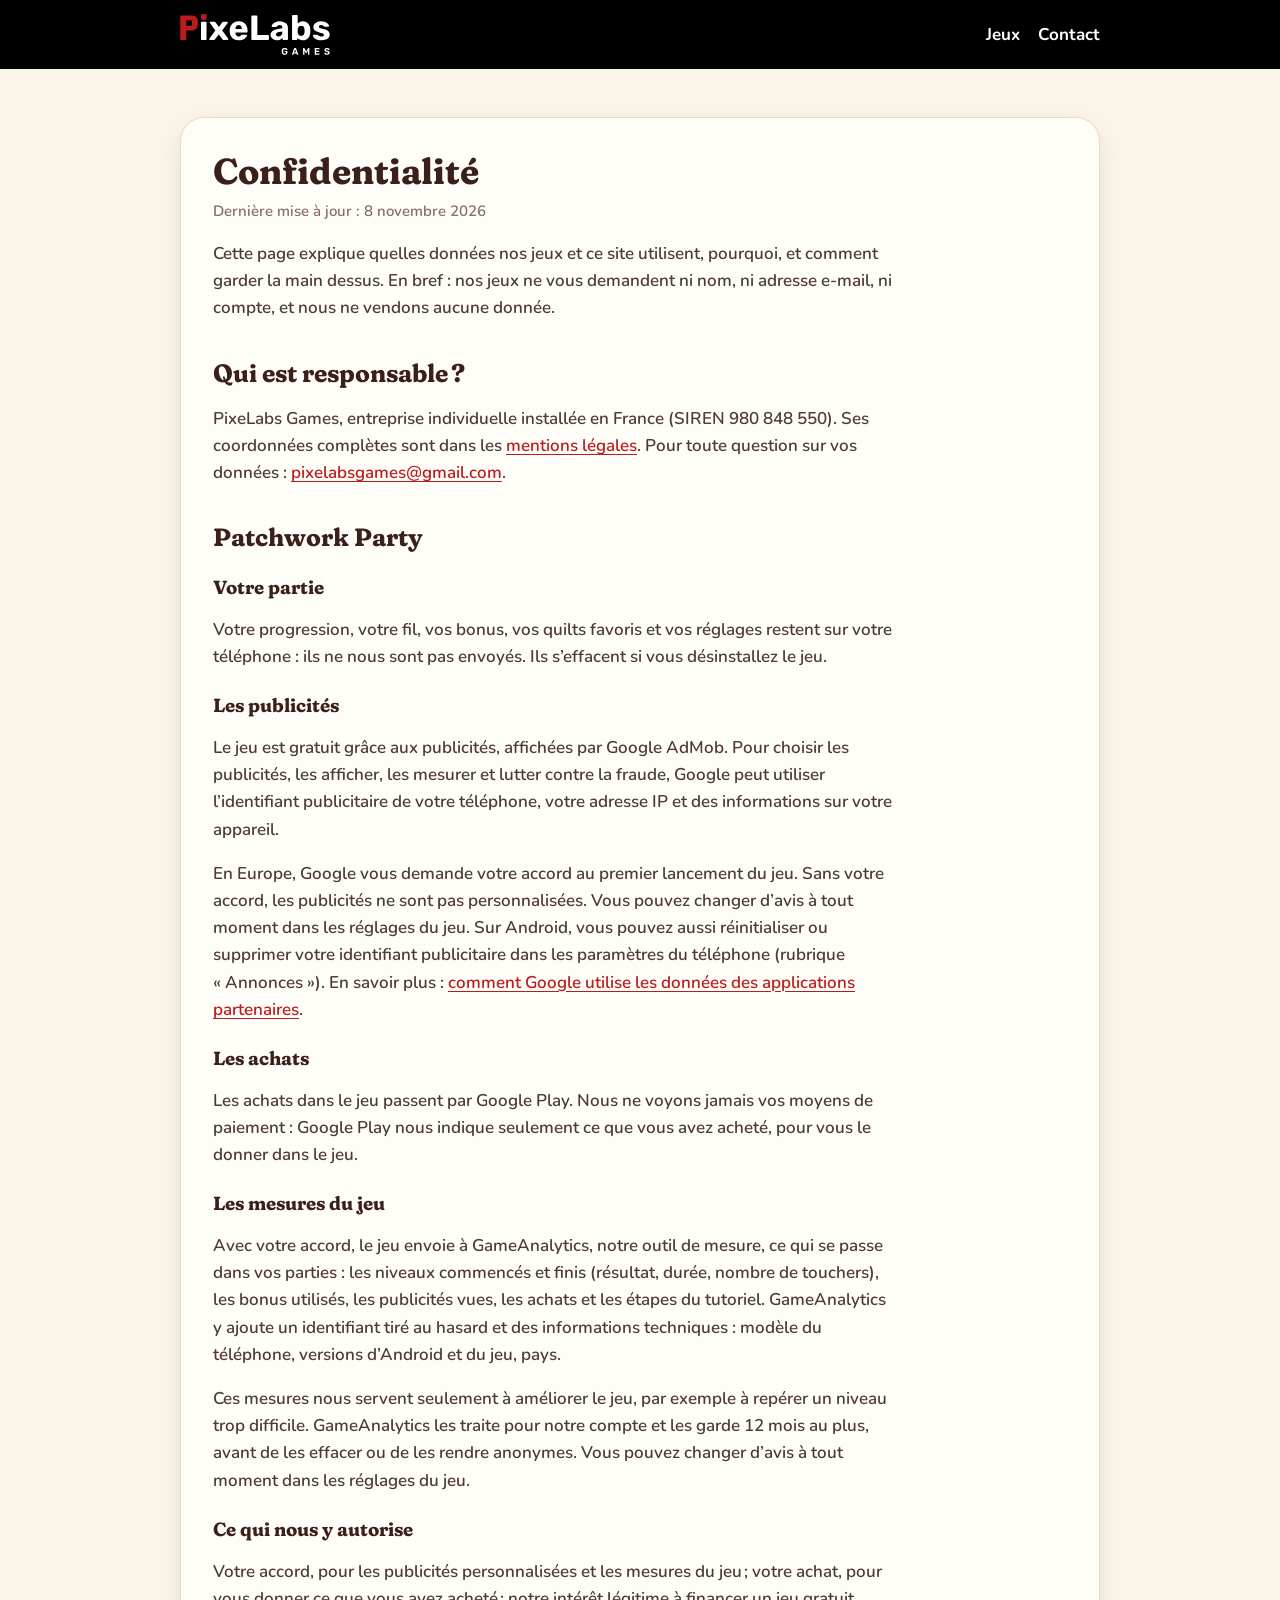
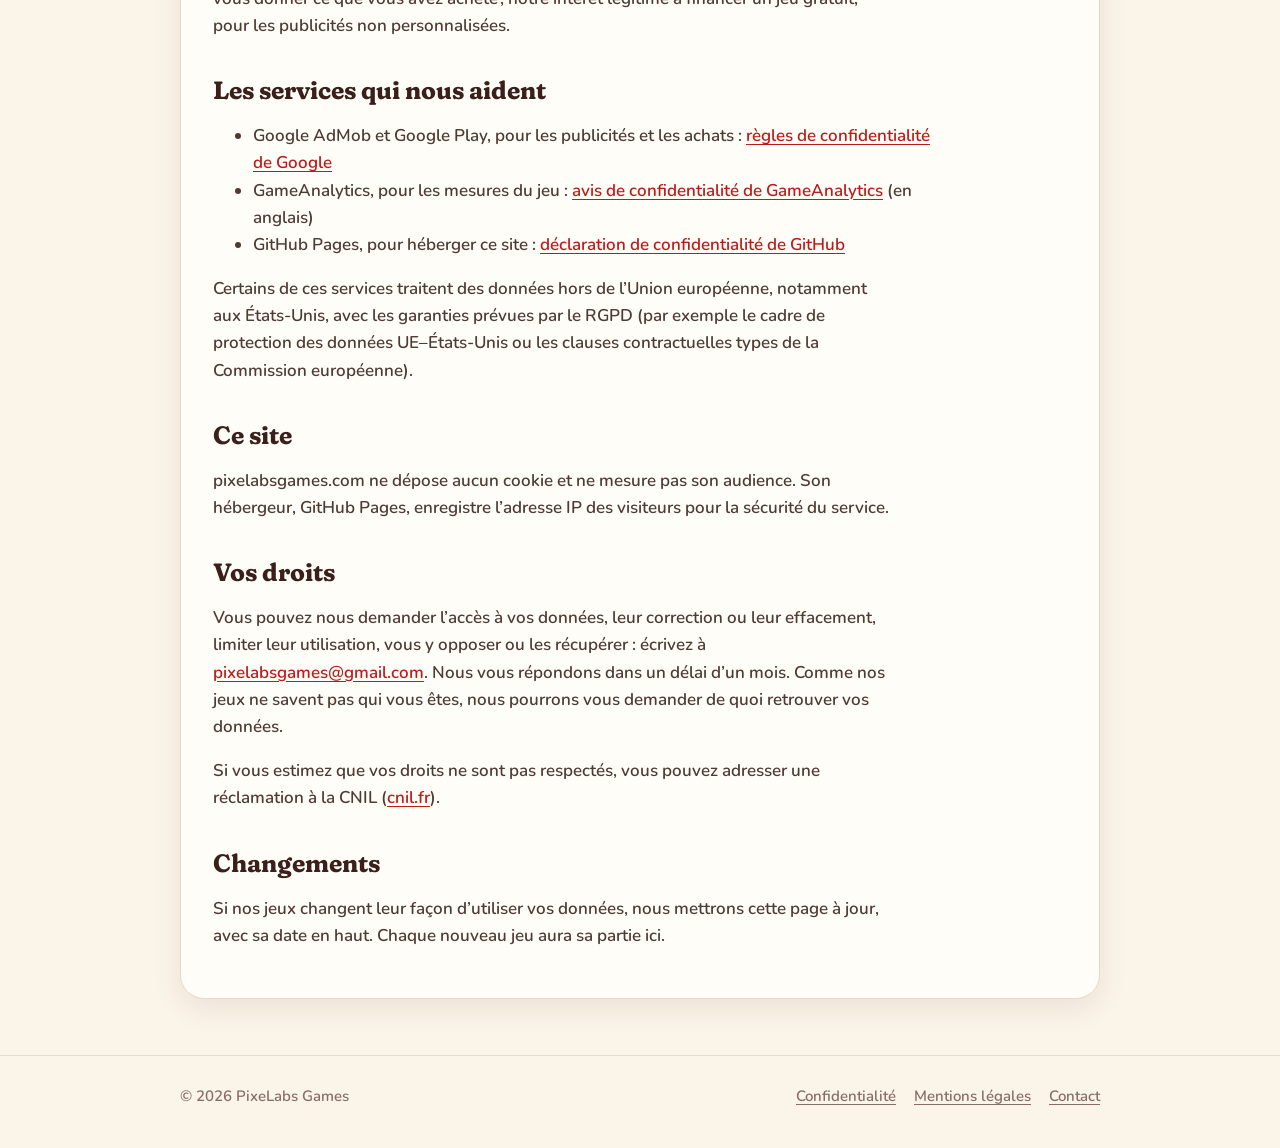
==== confidentialite/index.html @ aed019e2 "Ajouter le code de vérification de Google sur le site Google Search Console demande cette balise pou" ====
<!doctype html>
<html lang="fr">
<head>
<meta charset="utf-8">
<meta name="viewport" content="width=device-width, initial-scale=1">
<meta name="google-site-verification" content="EtgO-DcAnUsG1TkhKSnFoyWvyYeUSG1Pjj3nf491kFU">
<title>Confidentialité · PixeLabs Games</title>
<meta name="description" content="Les données utilisées par les jeux de PixeLabs Games et par ce site, et vos droits.">
<link rel="canonical" href="https://pixelabsgames.com/confidentialite/">
<meta property="og:type" content="website">
<meta property="og:site_name" content="PixeLabs Games">
<meta property="og:locale" content="fr_FR">
<meta property="og:title" content="Confidentialité · PixeLabs Games">
<meta property="og:description" content="Les données utilisées par les jeux de PixeLabs Games et par ce site, et vos droits.">
<meta property="og:url" content="https://pixelabsgames.com/confidentialite/">
<meta property="og:image" content="https://pixelabsgames.com/assets/og.png">
<meta name="twitter:card" content="summary_large_image">
<meta name="theme-color" content="#000000">
<link rel="icon" href="/assets/favicon-32.png" sizes="32x32" type="image/png">
<link rel="apple-touch-icon" href="/assets/icon-180.png">
<link rel="preload" href="/assets/fonts/Nunito-SemiBold.woff2" as="font" type="font/woff2" crossorigin>
<link rel="preload" href="/assets/fonts/Fraunces-Bold.woff2" as="font" type="font/woff2" crossorigin>
<link rel="stylesheet" href="/assets/style.css">
</head>
<body>
<header class="band">
  <div class="top">
    <a href="/" aria-label="Accueil"><img src="/assets/pixelabs.svg" alt="PixeLabs Games" width="614" height="167"></a>
    <nav aria-label="Menu"><a href="/#jeux">Jeux</a><a href="/#contact">Contact</a></nav>
  </div>
</header>
<main class="wrap">
  <article class="card doc">
    <h1>Confidentialité</h1>
    <p class="updated">Dernière mise à jour : 8 novembre 2026</p>
    <p>Cette page explique quelles données nos jeux et ce site utilisent, pourquoi, et comment garder la main dessus. En bref : nos jeux ne vous demandent ni nom, ni adresse e-mail, ni compte, et nous ne vendons aucune donnée.</p>

    <h2>Qui est responsable ?</h2>
    <p>PixeLabs Games, entreprise individuelle installée en France (SIREN 980 848 550). Ses coordonnées complètes sont dans les <a href="/mentions-legales/">mentions légales</a>. Pour toute question sur vos données : <a href="mailto:pixelabsgames@gmail.com">pixelabsgames@gmail.com</a>.</p>

    <h2 id="patchwork-party">Patchwork Party</h2>
    <h3>Votre partie</h3>
    <p>Votre progression, votre fil, vos bonus, vos quilts favoris et vos réglages restent sur votre téléphone : ils ne nous sont pas envoyés. Ils s’effacent si vous désinstallez le jeu.</p>
    <h3>Les publicités</h3>
    <p>Le jeu est gratuit grâce aux publicités, affichées par Google AdMob. Pour choisir les publicités, les afficher, les mesurer et lutter contre la fraude, Google peut utiliser l’identifiant publicitaire de votre téléphone, votre adresse IP et des informations sur votre appareil.</p>
    <p>En Europe, Google vous demande votre accord au premier lancement du jeu. Sans votre accord, les publicités ne sont pas personnalisées. Vous pouvez changer d’avis à tout moment dans les réglages du jeu. Sur Android, vous pouvez aussi réinitialiser ou supprimer votre identifiant publicitaire dans les paramètres du téléphone (rubrique « Annonces »). En savoir plus : <a href="https://policies.google.com/technologies/partner-sites?hl=fr">comment Google utilise les données des applications partenaires</a>.</p>
    <h3>Les achats</h3>
    <p>Les achats dans le jeu passent par Google Play. Nous ne voyons jamais vos moyens de paiement : Google Play nous indique seulement ce que vous avez acheté, pour vous le donner dans le jeu.</p>
    <h3>Les mesures du jeu</h3>
    <p>Avec votre accord, le jeu envoie à GameAnalytics, notre outil de mesure, ce qui se passe dans vos parties : les niveaux commencés et finis (résultat, durée, nombre de touchers), les bonus utilisés, les publicités vues, les achats et les étapes du tutoriel. GameAnalytics y ajoute un identifiant tiré au hasard et des informations techniques : modèle du téléphone, versions d’Android et du jeu, pays.</p>
    <p>Ces mesures nous servent seulement à améliorer le jeu, par exemple à repérer un niveau trop difficile. GameAnalytics les traite pour notre compte et les garde 12 mois au plus, avant de les effacer ou de les rendre anonymes. Vous pouvez changer d’avis à tout moment dans les réglages du jeu.</p>
    <h3>Ce qui nous y autorise</h3>
    <p>Votre accord, pour les publicités personnalisées et les mesures du jeu ; votre achat, pour vous donner ce que vous avez acheté ; notre intérêt légitime à financer un jeu gratuit, pour les publicités non personnalisées.</p>

    <h2>Les services qui nous aident</h2>
    <ul>
      <li>Google AdMob et Google Play, pour les publicités et les achats : <a href="https://policies.google.com/privacy?hl=fr">règles de confidentialité de Google</a></li>
      <li>GameAnalytics, pour les mesures du jeu : <a href="https://www.gameanalytics.com/trust/privacy-notice">avis de confidentialité de GameAnalytics</a> (en anglais)</li>
      <li>GitHub Pages, pour héberger ce site : <a href="https://docs.github.com/fr/site-policy/privacy-policies/github-general-privacy-statement">déclaration de confidentialité de GitHub</a></li>
    </ul>
    <p>Certains de ces services traitent des données hors de l’Union européenne, notamment aux États-Unis, avec les garanties prévues par le RGPD (par exemple le cadre de protection des données UE–États-Unis ou les clauses contractuelles types de la Commission européenne).</p>

    <h2>Ce site</h2>
    <p>pixelabsgames.com ne dépose aucun cookie et ne mesure pas son audience. Son hébergeur, GitHub Pages, enregistre l’adresse IP des visiteurs pour la sécurité du service.</p>

    <h2>Vos droits</h2>
    <p>Vous pouvez nous demander l’accès à vos données, leur correction ou leur effacement, limiter leur utilisation, vous y opposer ou les récupérer : écrivez à <a href="mailto:pixelabsgames@gmail.com">pixelabsgames@gmail.com</a>. Nous vous répondons dans un délai d’un mois. Comme nos jeux ne savent pas qui vous êtes, nous pourrons vous demander de quoi retrouver vos données.</p>
    <p>Si vous estimez que vos droits ne sont pas respectés, vous pouvez adresser une réclamation à la CNIL (<a href="https://www.cnil.fr/fr/adresser-une-plainte">cnil.fr</a>).</p>

    <h2>Changements</h2>
    <p>Si nos jeux changent leur façon d’utiliser vos données, nous mettrons cette page à jour, avec sa date en haut. Chaque nouveau jeu aura sa partie ici.</p>
  </article>
</main>
<footer>
  <div class="wrap">
    <p>© 2026 PixeLabs Games</p>
    <nav aria-label="Informations"><a href="/confidentialite/">Confidentialité</a><a href="/mentions-legales/">Mentions légales</a><a href="mailto:pixelabsgames@gmail.com">Contact</a></nav>
  </div>
</footer>
</body>
</html>
---- assets/style.css ----
@font-face { font-family: "Fraunces"; src: url("/assets/fonts/Fraunces-Bold.woff2") format("woff2"); font-weight: 700; font-display: swap; }
@font-face { font-family: "Nunito"; src: url("/assets/fonts/Nunito-SemiBold.woff2") format("woff2"); font-weight: 600; font-display: swap; }
@font-face { font-family: "Nunito"; src: url("/assets/fonts/Nunito-Bold.woff2") format("woff2"); font-weight: 700; font-display: swap; }

:root {
  --red: #ba1c1b;
  --red-dark: #470b0a;
  --cream: #fbf4e8;
  --paper: #fffdf8;
  --ink: #3a1f1a;
  --text: #4f3a34;
  --muted: #876d66;
  --line: #ead9c4;
}

* { box-sizing: border-box; }
html { -webkit-text-size-adjust: 100%; }
body { margin: 0; background: var(--cream); color: var(--text); font: 600 17px/1.6 "Nunito", system-ui, sans-serif; }
a { color: var(--red); text-underline-offset: 3px; }
a:focus-visible { outline: 3px solid #f2bf3a; outline-offset: 2px; border-radius: 6px; }
h1, h2, h3 { font-family: "Fraunces", Georgia, serif; font-weight: 700; color: var(--ink); line-height: 1.2; }
img { max-width: 100%; height: auto; }
.wrap { max-width: 960px; margin: 0 auto; padding: 0 20px; }

/* Le bandeau noir du studio, comme l'ouverture de ses jeux et ses photos de profil : le logo y a son P rouge */
.band { background: #000; color: #fff; }
.hero { text-align: center; padding: 76px 20px 64px; }
.hero h1 { margin: 0; }
.hero img { width: min(520px, 76vw); display: block; margin: 0 auto; }
.hero p { margin: 26px 0 0; font-weight: 700; letter-spacing: .05em; color: #d9d0c8; }
.top { display: flex; align-items: center; justify-content: space-between; gap: 16px; max-width: 960px; margin: 0 auto; padding: 14px 20px; }
.top img { width: 150px; display: block; }
.top nav a { color: #fff; text-decoration: none; font-weight: 700; margin-left: 18px; }
.top nav a:hover { text-decoration: underline; }

main.wrap { padding-top: 48px; padding-bottom: 16px; }
section { margin-bottom: 52px; }
h2 { font-size: 30px; margin: 0 0 18px; }

.card { background: var(--paper); border: 1px solid var(--line); border-radius: 24px; box-shadow: 0 10px 30px rgba(71, 11, 10, .08); }
.game { display: grid; grid-template-columns: 220px 1fr; gap: 28px; align-items: center; padding: 24px; }
.game img, .shot img { display: block; border-radius: 18px; box-shadow: 0 8px 20px rgba(0, 0, 0, .18); }
.game h3 { font-size: 28px; margin: 0 0 8px; }
.game p { margin: 0 0 20px; }
.badge { display: inline-block; font-size: 14px; font-weight: 700; color: var(--red); border: 2px solid var(--red); border-radius: 999px; padding: 2px 12px; margin-bottom: 12px; }
.button { display: inline-block; background: var(--red); color: #fff; text-decoration: none; font-weight: 700; padding: 12px 22px; border-radius: 999px; box-shadow: 0 4px 0 var(--red-dark); }
.button:hover { background: #a51817; }

.links { display: flex; flex-wrap: wrap; gap: 12px; margin: 0; padding: 0; list-style: none; }
.links a { display: block; background: var(--paper); border: 1px solid var(--line); border-radius: 999px; padding: 10px 20px; color: var(--ink); text-decoration: none; font-weight: 700; }
.links a:hover { border-color: var(--red); color: var(--red); }

/* La page d'un jeu */
.split { display: grid; grid-template-columns: 1fr 260px; gap: 40px; align-items: start; }
.split h1 { font-size: 44px; margin: 0 0 12px; }
.lead { font-size: 21px; color: var(--ink); }
.features { padding-left: 22px; }
.features li { margin-bottom: 8px; }
.shot { margin: 0; }
.shot figcaption { text-wrap: balance; }
.shot figcaption { margin-top: 10px; font-size: 14px; color: var(--muted); text-align: center; }

/* Les pages de textes : confidentialité, mentions légales */
.doc { padding: 32px; margin-bottom: 40px; }
.doc h1 { font-size: 36px; margin: 0 0 6px; }
.doc h2 { font-size: 25px; margin: 36px 0 10px; }
.doc h3 { font-size: 19px; margin: 24px 0 6px; }
.doc p, .doc li { max-width: 68ch; }
.updated { color: var(--muted); font-size: 15px; margin-top: 0; }
mark { background: #fde68a; color: var(--ink); padding: 0 4px; border-radius: 4px; }

footer { border-top: 1px solid var(--line); padding: 28px 0 40px; font-size: 15px; color: var(--muted); }
footer .wrap { display: flex; flex-wrap: wrap; justify-content: space-between; gap: 12px 24px; }
footer nav { display: flex; flex-wrap: wrap; gap: 6px 18px; }
footer a { color: var(--muted); }
footer p { margin: 0; }

@media (max-width: 700px) {
  body { font-size: 16px; }
  .wrap { padding: 0 16px; }
  .hero { padding: 54px 16px 44px; }
  main.wrap { padding-top: 32px; }
  h2 { font-size: 26px; }
  .game { grid-template-columns: 1fr; gap: 20px; padding: 18px; }
  .game img { max-width: 260px; margin: 0 auto; }
  .split { grid-template-columns: 1fr; gap: 24px; }
  .split h1 { font-size: 36px; }
  .shot { max-width: 280px; margin: 0 auto; }
  .doc { padding: 22px 18px; }
  .doc h1 { font-size: 30px; }
  .top { padding: 12px 16px; }
  .top img { width: 120px; }
  .top nav a { margin-left: 14px; font-size: 15px; }
}
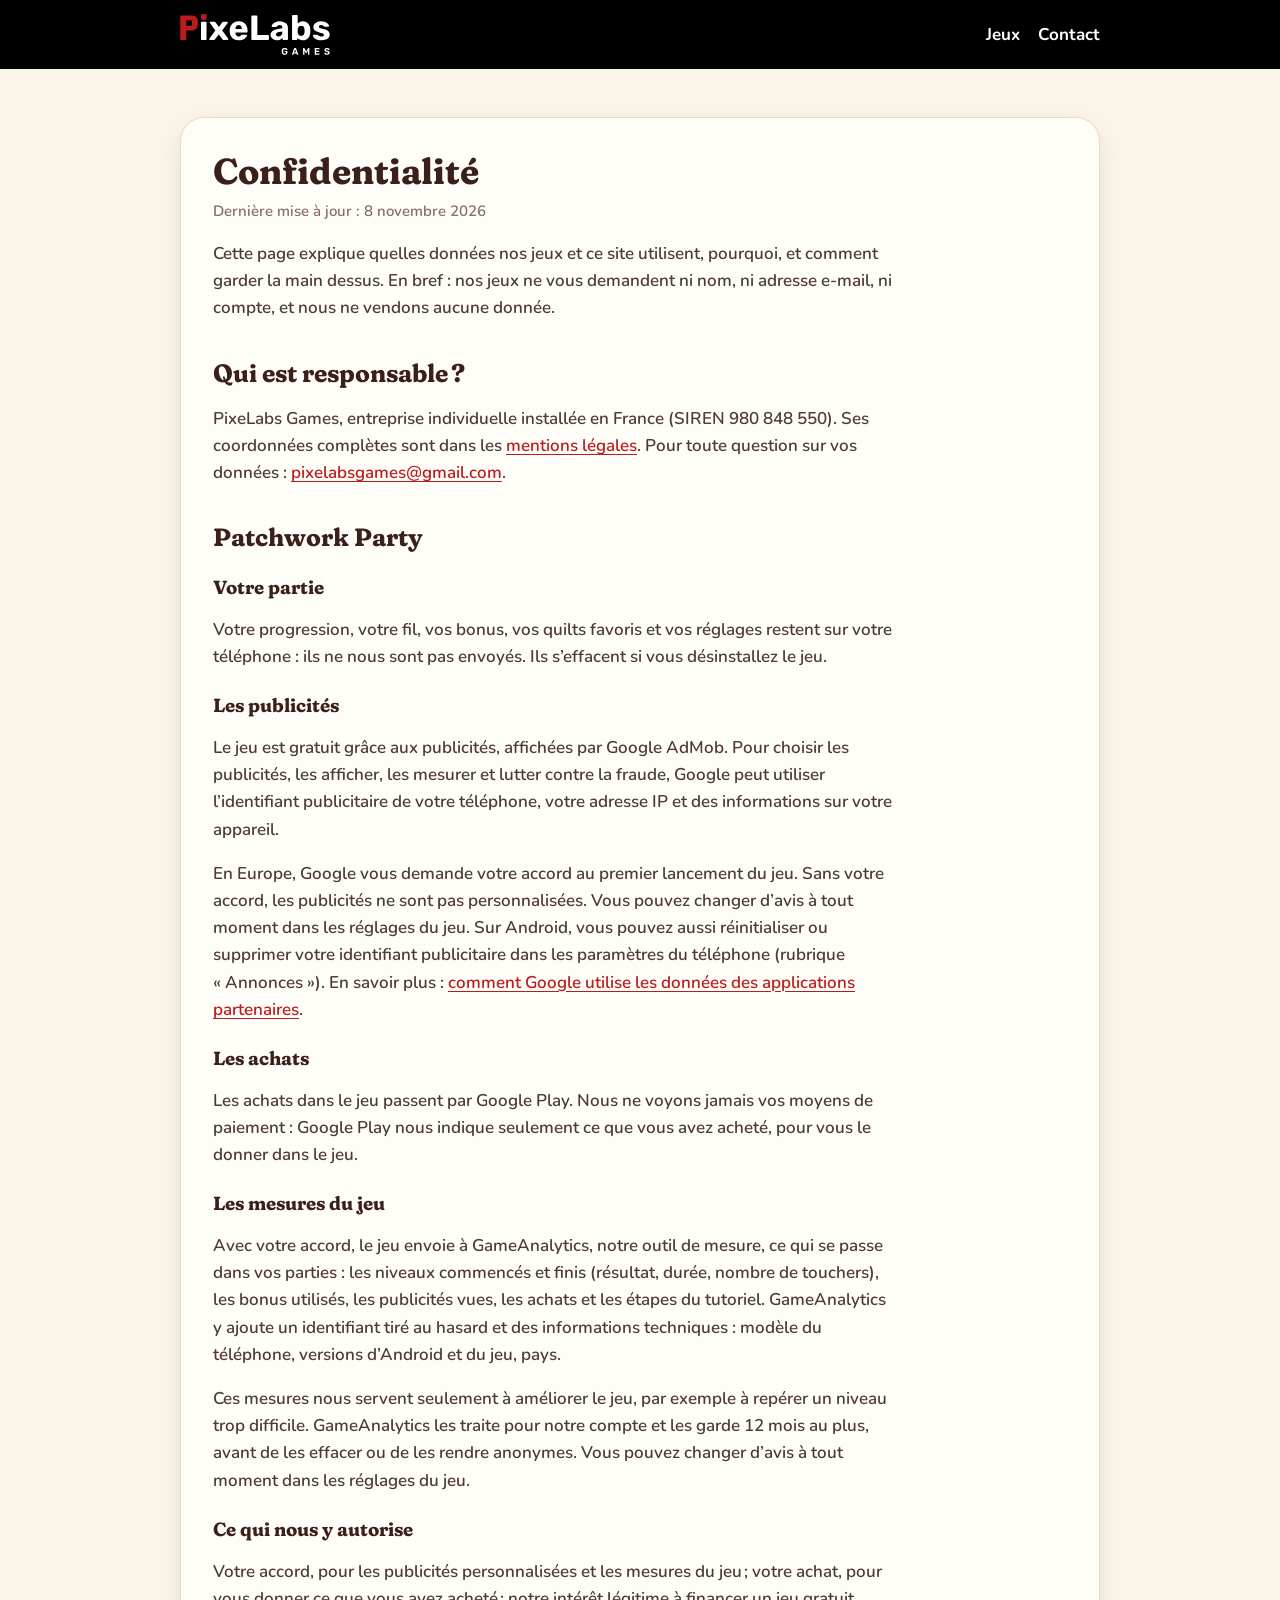
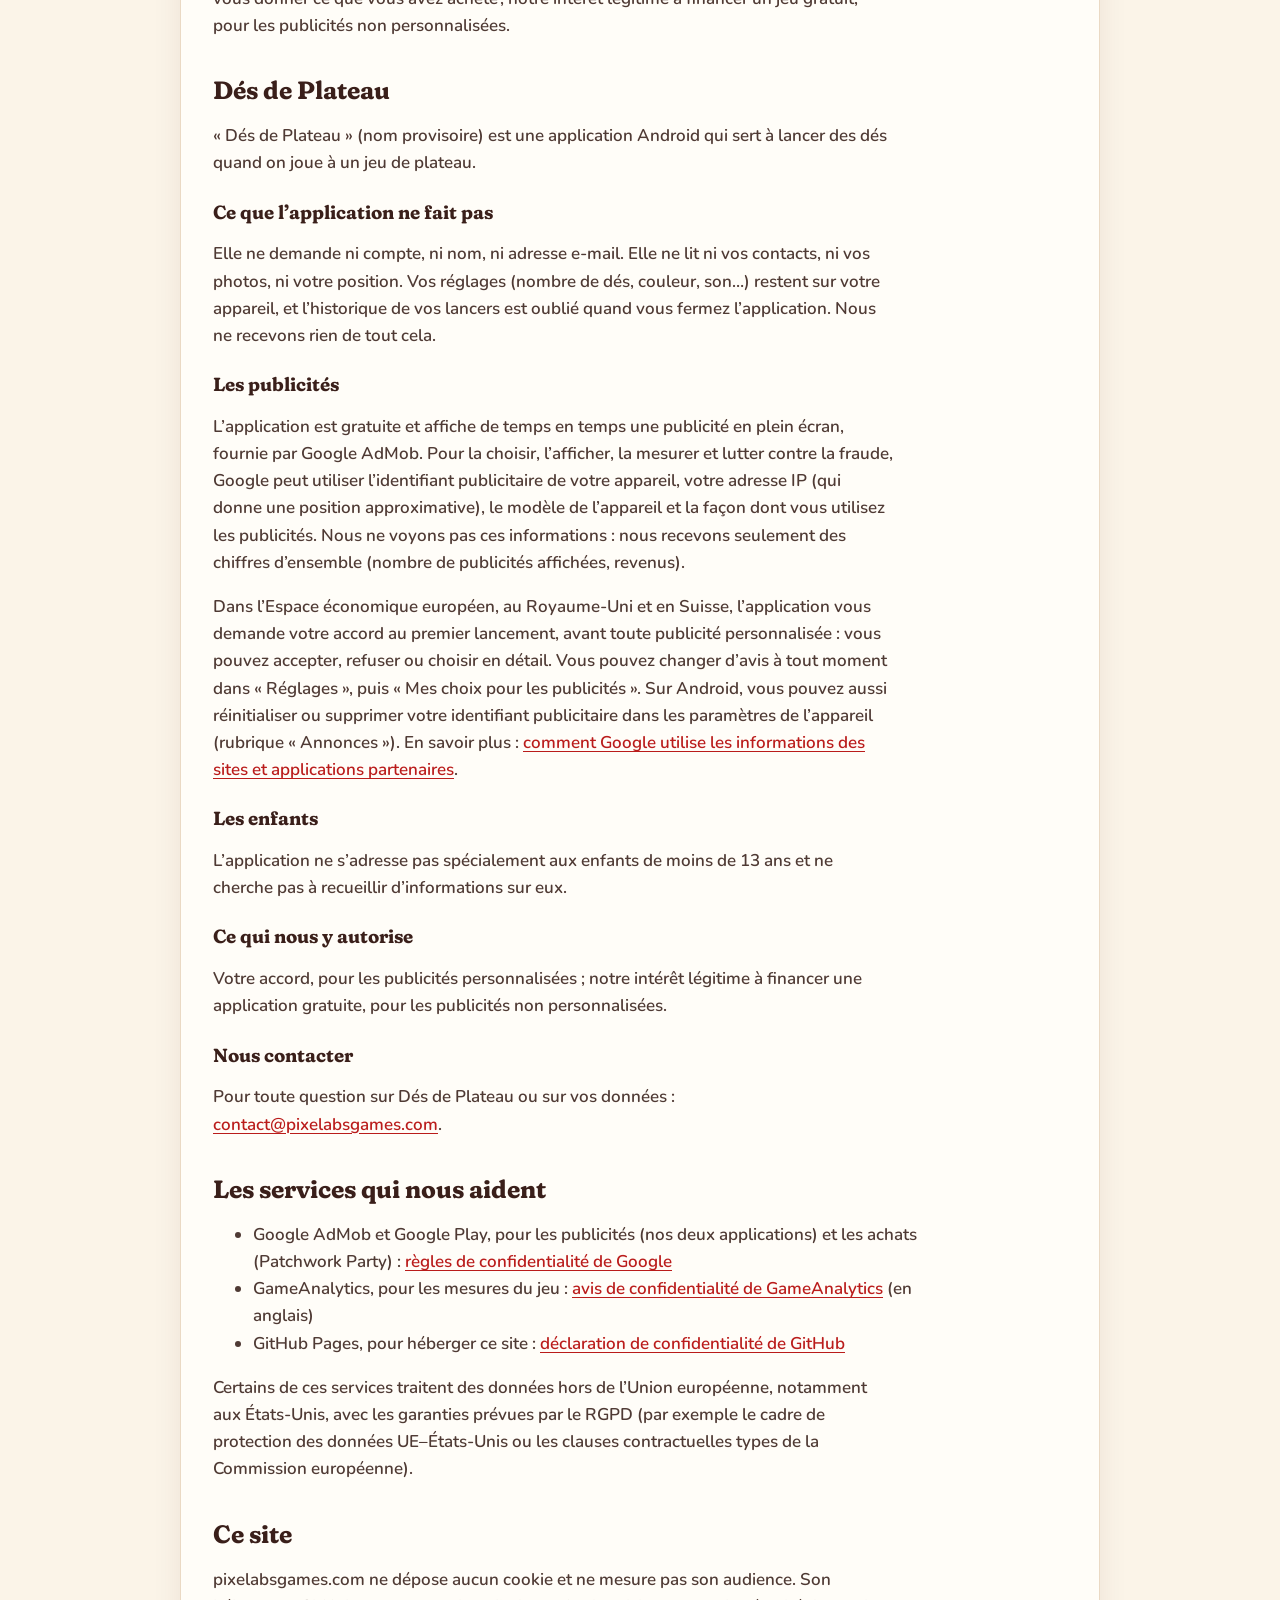
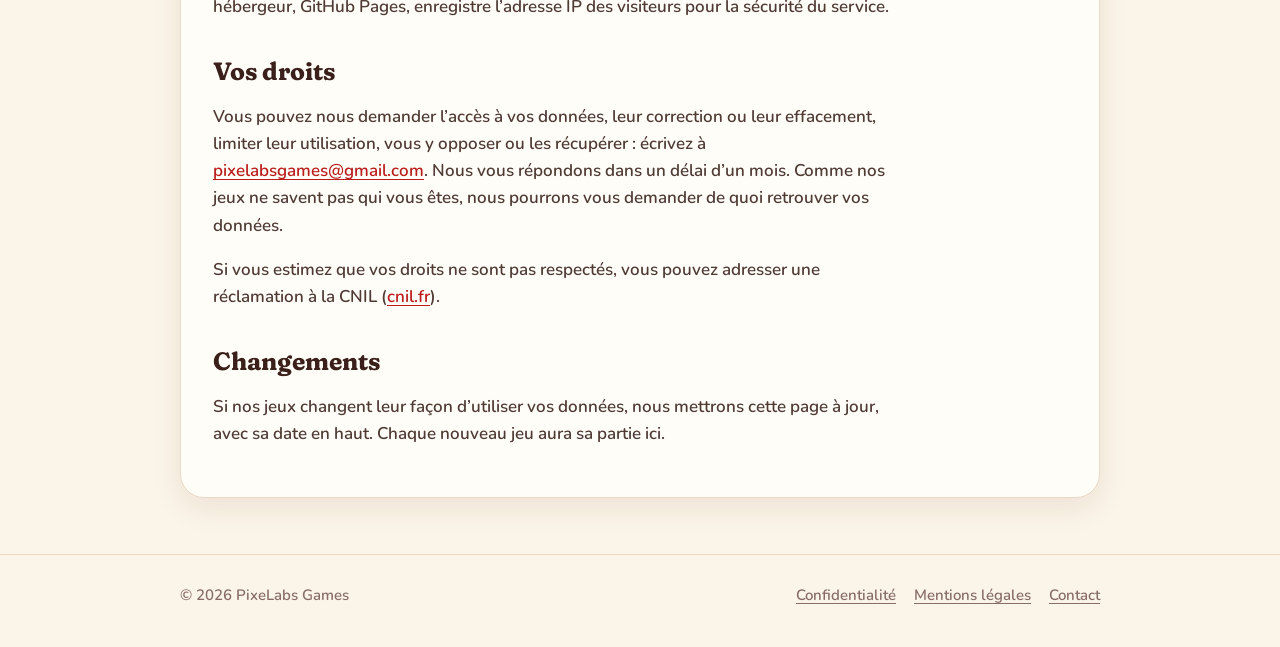
==== commit fd935574: "Ajouter la partie Dés de Plateau à la politique de confidentialité Co-Authored-By: Claude Sonnet 5.5" ====
--- a/confidentialite/index.html
+++ b/confidentialite/index.html
@@ -52,9 +52,23 @@
     <h3>Ce qui nous y autorise</h3>
     <p>Votre accord, pour les publicités personnalisées et les mesures du jeu ; votre achat, pour vous donner ce que vous avez acheté ; notre intérêt légitime à financer un jeu gratuit, pour les publicités non personnalisées.</p>
 
+    <h2 id="des-de-plateau">Dés de Plateau</h2>
+    <p>« Dés de Plateau » (nom provisoire) est une application Android qui sert à lancer des dés quand on joue à un jeu de plateau.</p>
+    <h3>Ce que l’application ne fait pas</h3>
+    <p>Elle ne demande ni compte, ni nom, ni adresse e-mail. Elle ne lit ni vos contacts, ni vos photos, ni votre position. Vos réglages (nombre de dés, couleur, son…) restent sur votre appareil, et l’historique de vos lancers est oublié quand vous fermez l’application. Nous ne recevons rien de tout cela.</p>
+    <h3>Les publicités</h3>
+    <p>L’application est gratuite et affiche de temps en temps une publicité en plein écran, fournie par Google AdMob. Pour la choisir, l’afficher, la mesurer et lutter contre la fraude, Google peut utiliser l’identifiant publicitaire de votre appareil, votre adresse IP (qui donne une position approximative), le modèle de l’appareil et la façon dont vous utilisez les publicités. Nous ne voyons pas ces informations : nous recevons seulement des chiffres d’ensemble (nombre de publicités affichées, revenus).</p>
+    <p>Dans l’Espace économique européen, au Royaume-Uni et en Suisse, l’application vous demande votre accord au premier lancement, avant toute publicité personnalisée : vous pouvez accepter, refuser ou choisir en détail. Vous pouvez changer d’avis à tout moment dans « Réglages », puis « Mes choix pour les publicités ». Sur Android, vous pouvez aussi réinitialiser ou supprimer votre identifiant publicitaire dans les paramètres de l’appareil (rubrique « Annonces »). En savoir plus : <a href="https://policies.google.com/technologies/partner-sites">comment Google utilise les informations des sites et applications partenaires</a>.</p>
+    <h3>Les enfants</h3>
+    <p>L’application ne s’adresse pas spécialement aux enfants de moins de 13 ans et ne cherche pas à recueillir d’informations sur eux.</p>
+    <h3>Ce qui nous y autorise</h3>
+    <p>Votre accord, pour les publicités personnalisées ; notre intérêt légitime à financer une application gratuite, pour les publicités non personnalisées.</p>
+    <h3>Nous contacter</h3>
+    <p>Pour toute question sur Dés de Plateau ou sur vos données : <a href="mailto:contact@pixelabsgames.com">contact@pixelabsgames.com</a>.</p>
+
     <h2>Les services qui nous aident</h2>
     <ul>
-      <li>Google AdMob et Google Play, pour les publicités et les achats : <a href="https://policies.google.com/privacy?hl=fr">règles de confidentialité de Google</a></li>
+      <li>Google AdMob et Google Play, pour les publicités (nos deux applications) et les achats (Patchwork Party) : <a href="https://policies.google.com/privacy?hl=fr">règles de confidentialité de Google</a></li>
       <li>GameAnalytics, pour les mesures du jeu : <a href="https://www.gameanalytics.com/trust/privacy-notice">avis de confidentialité de GameAnalytics</a> (en anglais)</li>
       <li>GitHub Pages, pour héberger ce site : <a href="https://docs.github.com/fr/site-policy/privacy-policies/github-general-privacy-statement">déclaration de confidentialité de GitHub</a></li>
     </ul>
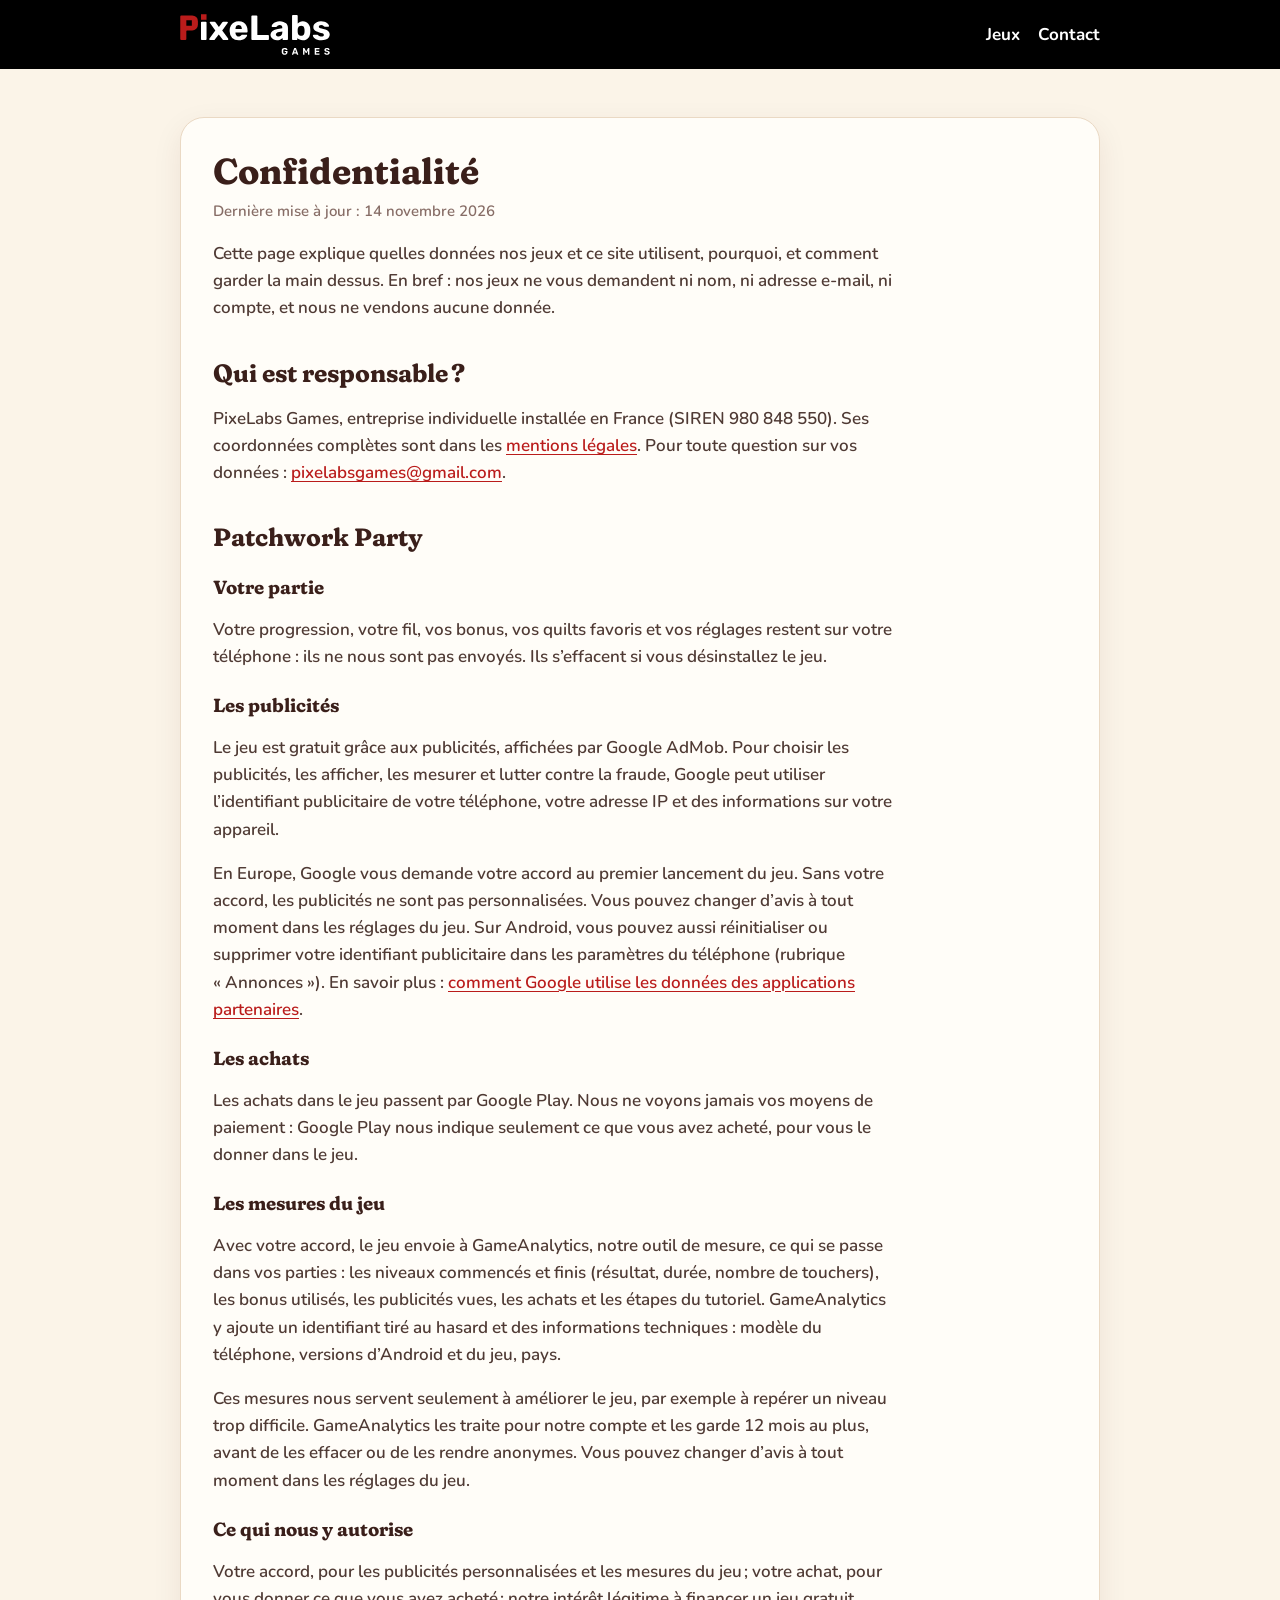
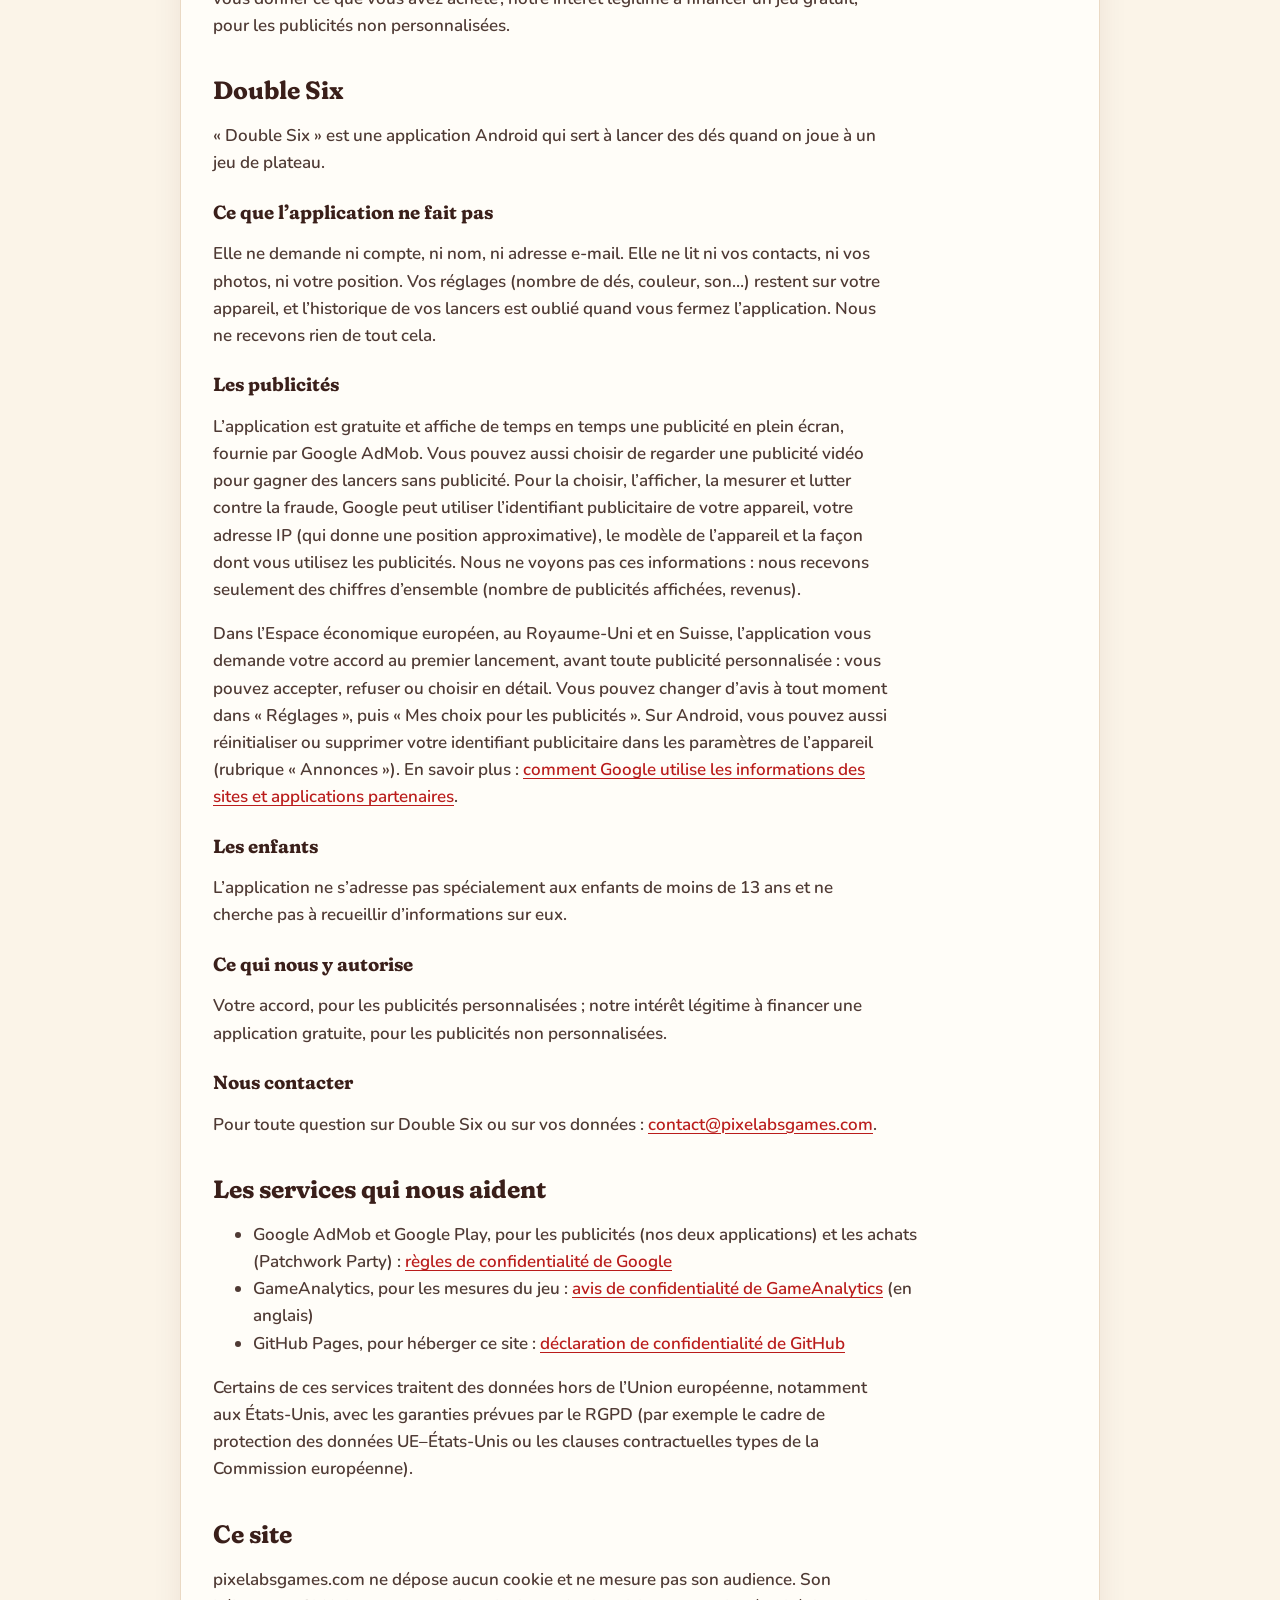
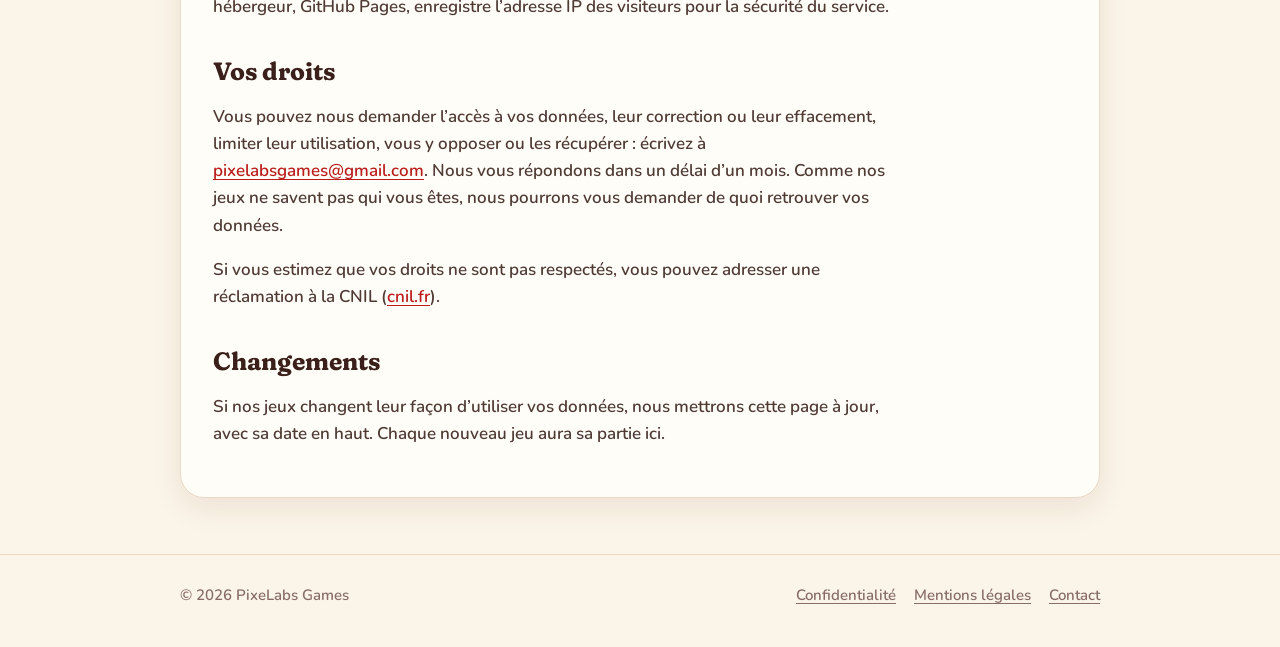
==== commit e228d3ba: "Renommer la partie des dés en Double Six sur la page de confidentialité Co-Authored-By: Claude Sonne" ====
--- a/confidentialite/index.html
+++ b/confidentialite/index.html
@@ -32,7 +32,7 @@
 <main class="wrap">
   <article class="card doc">
     <h1>Confidentialité</h1>
-    <p class="updated">Dernière mise à jour : 8 novembre 2026</p>
+    <p class="updated">Dernière mise à jour : 14 novembre 2026</p>
     <p>Cette page explique quelles données nos jeux et ce site utilisent, pourquoi, et comment garder la main dessus. En bref : nos jeux ne vous demandent ni nom, ni adresse e-mail, ni compte, et nous ne vendons aucune donnée.</p>
 
     <h2>Qui est responsable ?</h2>
@@ -52,19 +52,19 @@
     <h3>Ce qui nous y autorise</h3>
     <p>Votre accord, pour les publicités personnalisées et les mesures du jeu ; votre achat, pour vous donner ce que vous avez acheté ; notre intérêt légitime à financer un jeu gratuit, pour les publicités non personnalisées.</p>
 
-    <h2 id="des-de-plateau">Dés de Plateau</h2>
-    <p>« Dés de Plateau » (nom provisoire) est une application Android qui sert à lancer des dés quand on joue à un jeu de plateau.</p>
+    <h2 id="double-six"><span id="des-de-plateau"></span>Double Six</h2>
+    <p>« Double Six » est une application Android qui sert à lancer des dés quand on joue à un jeu de plateau.</p>
     <h3>Ce que l’application ne fait pas</h3>
     <p>Elle ne demande ni compte, ni nom, ni adresse e-mail. Elle ne lit ni vos contacts, ni vos photos, ni votre position. Vos réglages (nombre de dés, couleur, son…) restent sur votre appareil, et l’historique de vos lancers est oublié quand vous fermez l’application. Nous ne recevons rien de tout cela.</p>
     <h3>Les publicités</h3>
-    <p>L’application est gratuite et affiche de temps en temps une publicité en plein écran, fournie par Google AdMob. Pour la choisir, l’afficher, la mesurer et lutter contre la fraude, Google peut utiliser l’identifiant publicitaire de votre appareil, votre adresse IP (qui donne une position approximative), le modèle de l’appareil et la façon dont vous utilisez les publicités. Nous ne voyons pas ces informations : nous recevons seulement des chiffres d’ensemble (nombre de publicités affichées, revenus).</p>
+    <p>L’application est gratuite et affiche de temps en temps une publicité en plein écran, fournie par Google AdMob. Vous pouvez aussi choisir de regarder une publicité vidéo pour gagner des lancers sans publicité. Pour la choisir, l’afficher, la mesurer et lutter contre la fraude, Google peut utiliser l’identifiant publicitaire de votre appareil, votre adresse IP (qui donne une position approximative), le modèle de l’appareil et la façon dont vous utilisez les publicités. Nous ne voyons pas ces informations : nous recevons seulement des chiffres d’ensemble (nombre de publicités affichées, revenus).</p>
     <p>Dans l’Espace économique européen, au Royaume-Uni et en Suisse, l’application vous demande votre accord au premier lancement, avant toute publicité personnalisée : vous pouvez accepter, refuser ou choisir en détail. Vous pouvez changer d’avis à tout moment dans « Réglages », puis « Mes choix pour les publicités ». Sur Android, vous pouvez aussi réinitialiser ou supprimer votre identifiant publicitaire dans les paramètres de l’appareil (rubrique « Annonces »). En savoir plus : <a href="https://policies.google.com/technologies/partner-sites">comment Google utilise les informations des sites et applications partenaires</a>.</p>
     <h3>Les enfants</h3>
     <p>L’application ne s’adresse pas spécialement aux enfants de moins de 13 ans et ne cherche pas à recueillir d’informations sur eux.</p>
     <h3>Ce qui nous y autorise</h3>
     <p>Votre accord, pour les publicités personnalisées ; notre intérêt légitime à financer une application gratuite, pour les publicités non personnalisées.</p>
     <h3>Nous contacter</h3>
-    <p>Pour toute question sur Dés de Plateau ou sur vos données : <a href="mailto:contact@pixelabsgames.com">contact@pixelabsgames.com</a>.</p>
+    <p>Pour toute question sur Double Six ou sur vos données : <a href="mailto:contact@pixelabsgames.com">contact@pixelabsgames.com</a>.</p>
 
     <h2>Les services qui nous aident</h2>
     <ul>
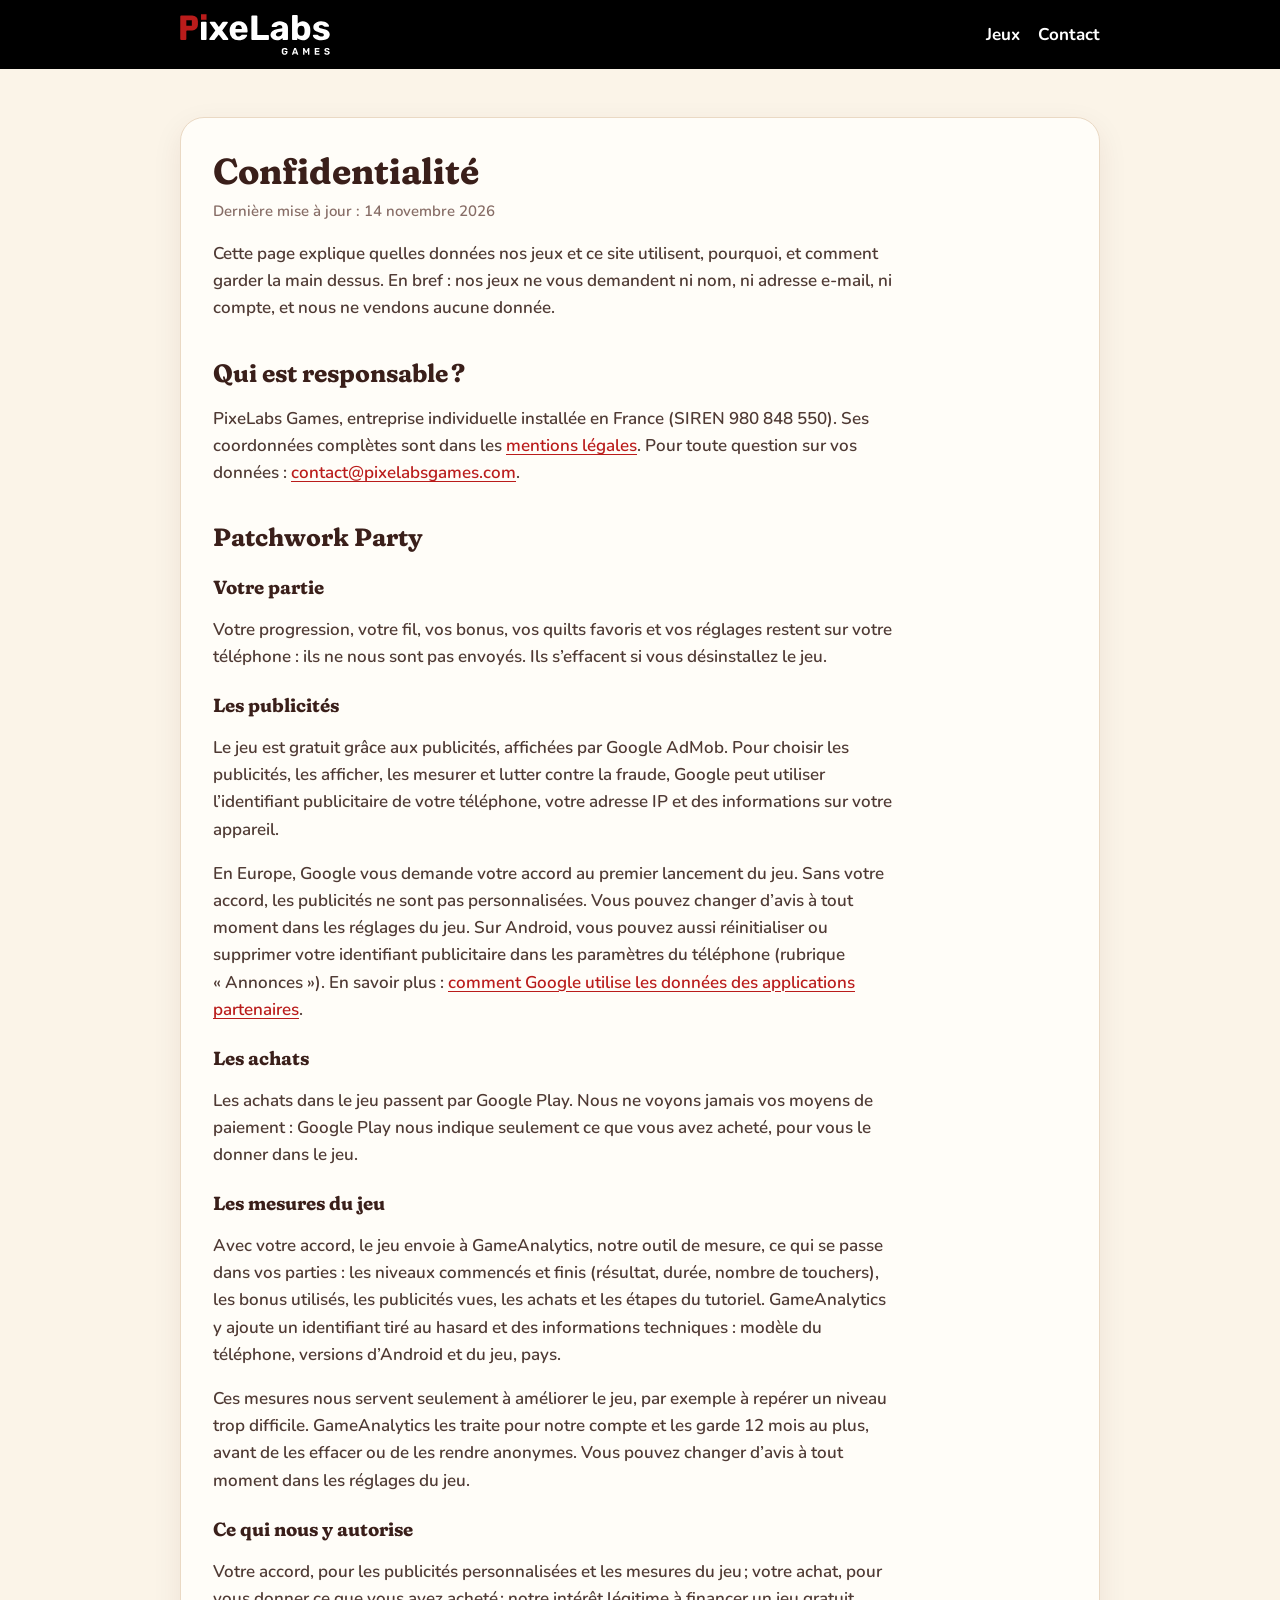
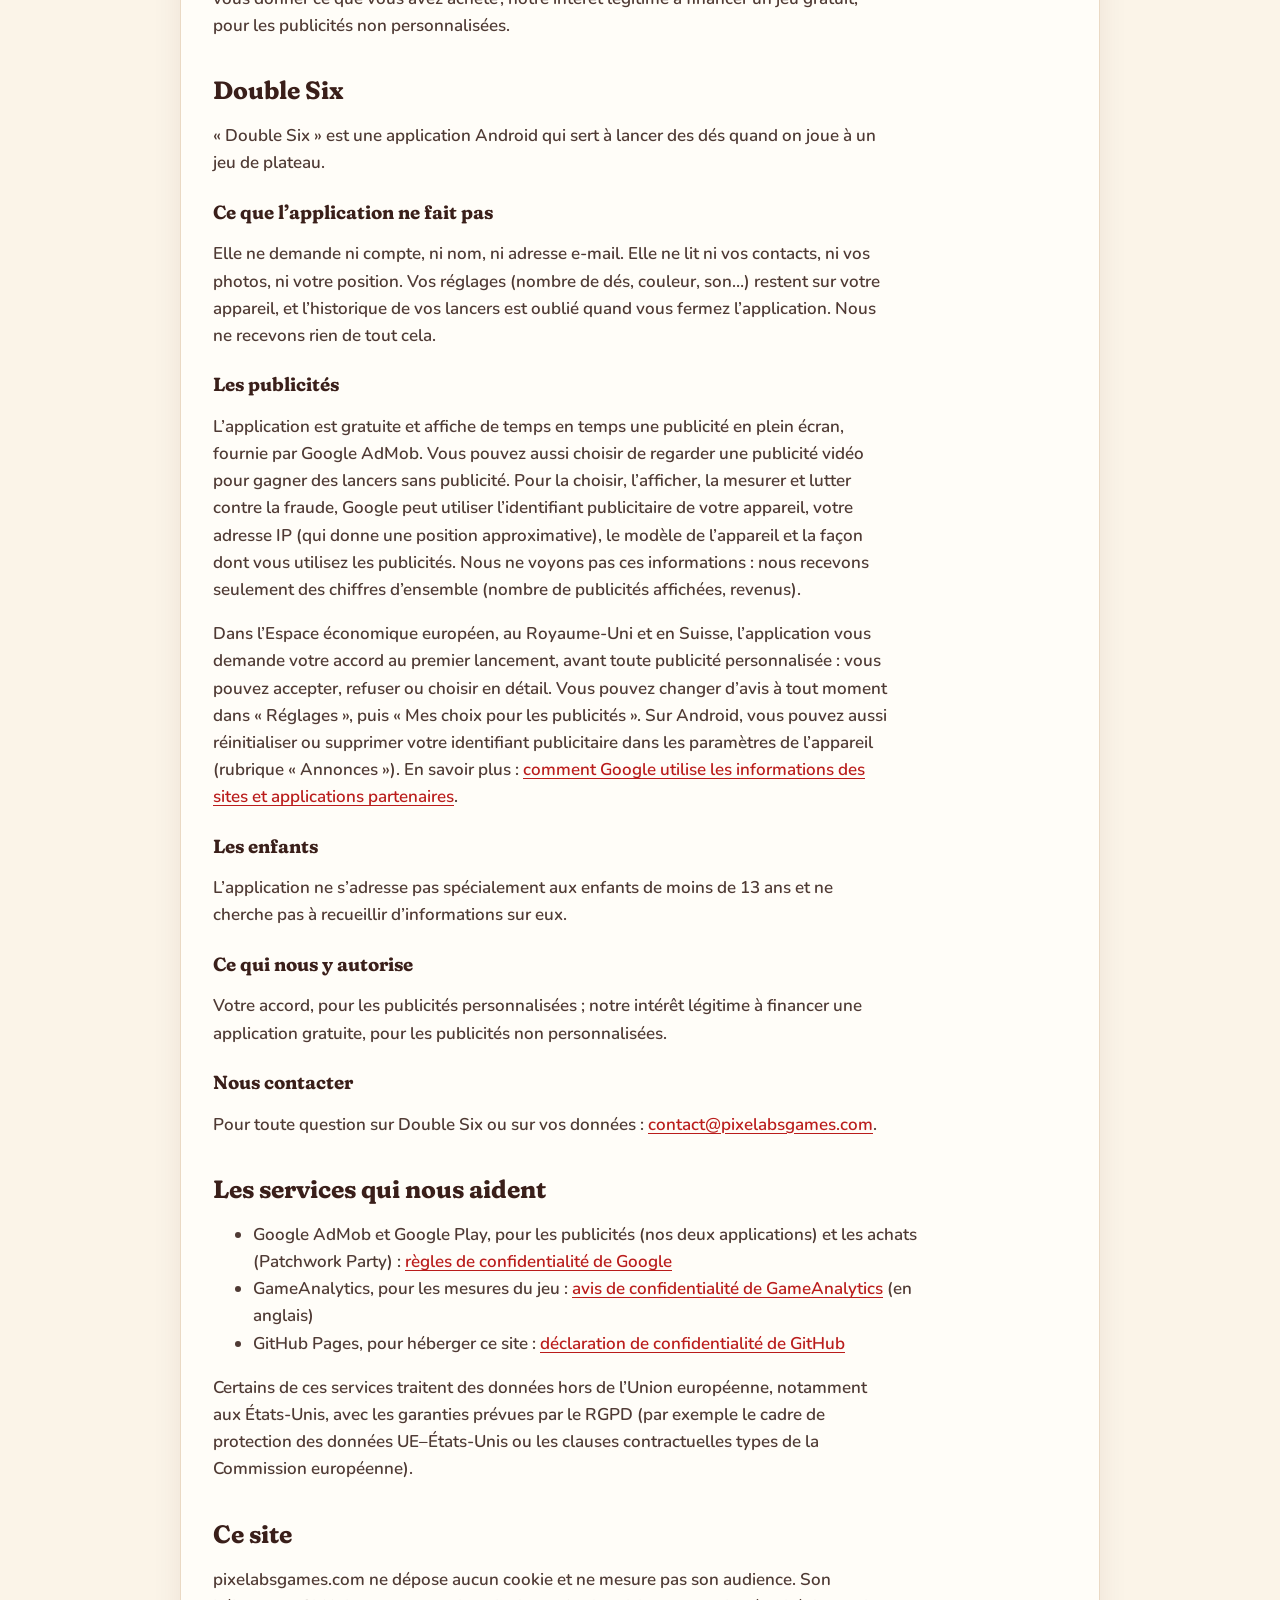
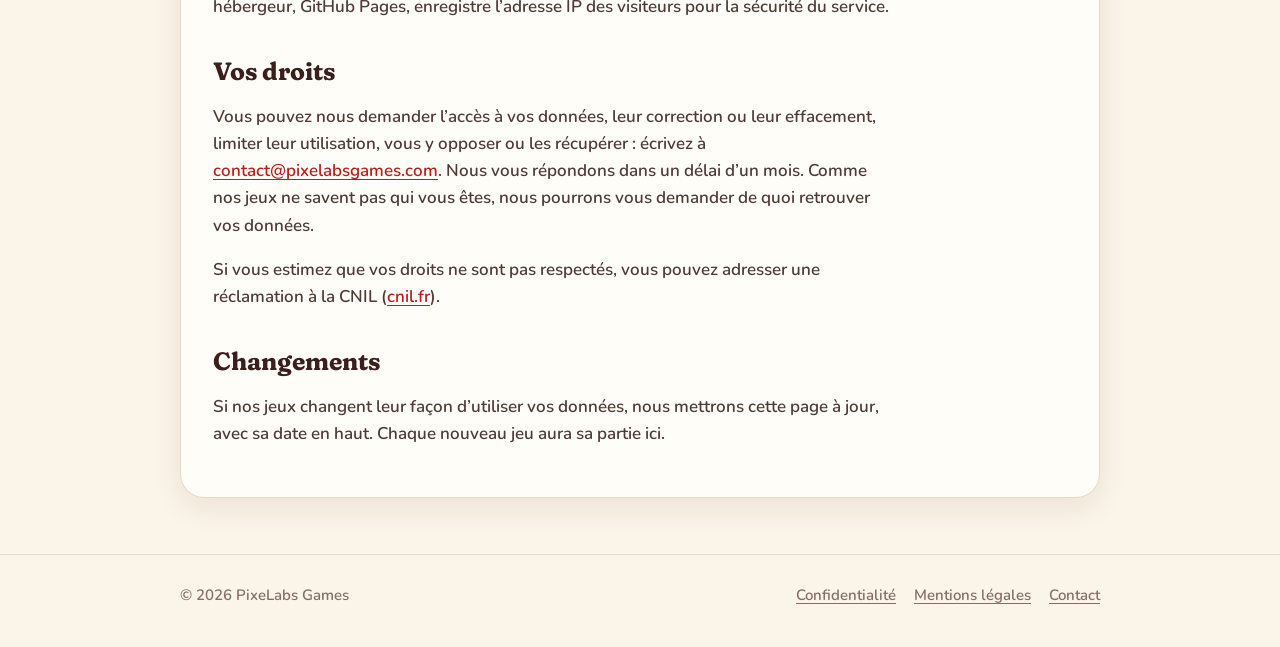
==== commit 344caa47: "Donner contact@pixelabsgames.com comme adresse de contact sur tout le site Co-Authored-By: Claude Fa" ====
--- a/confidentialite/index.html
+++ b/confidentialite/index.html
@@ -36,7 +36,7 @@
     <p>Cette page explique quelles données nos jeux et ce site utilisent, pourquoi, et comment garder la main dessus. En bref : nos jeux ne vous demandent ni nom, ni adresse e-mail, ni compte, et nous ne vendons aucune donnée.</p>
 
     <h2>Qui est responsable ?</h2>
-    <p>PixeLabs Games, entreprise individuelle installée en France (SIREN 980 848 550). Ses coordonnées complètes sont dans les <a href="/mentions-legales/">mentions légales</a>. Pour toute question sur vos données : <a href="mailto:pixelabsgames@gmail.com">pixelabsgames@gmail.com</a>.</p>
+    <p>PixeLabs Games, entreprise individuelle installée en France (SIREN 980 848 550). Ses coordonnées complètes sont dans les <a href="/mentions-legales/">mentions légales</a>. Pour toute question sur vos données : <a href="mailto:contact@pixelabsgames.com">contact@pixelabsgames.com</a>.</p>
 
     <h2 id="patchwork-party">Patchwork Party</h2>
     <h3>Votre partie</h3>
@@ -78,7 +78,7 @@
     <p>pixelabsgames.com ne dépose aucun cookie et ne mesure pas son audience. Son hébergeur, GitHub Pages, enregistre l’adresse IP des visiteurs pour la sécurité du service.</p>
 
     <h2>Vos droits</h2>
-    <p>Vous pouvez nous demander l’accès à vos données, leur correction ou leur effacement, limiter leur utilisation, vous y opposer ou les récupérer : écrivez à <a href="mailto:pixelabsgames@gmail.com">pixelabsgames@gmail.com</a>. Nous vous répondons dans un délai d’un mois. Comme nos jeux ne savent pas qui vous êtes, nous pourrons vous demander de quoi retrouver vos données.</p>
+    <p>Vous pouvez nous demander l’accès à vos données, leur correction ou leur effacement, limiter leur utilisation, vous y opposer ou les récupérer : écrivez à <a href="mailto:contact@pixelabsgames.com">contact@pixelabsgames.com</a>. Nous vous répondons dans un délai d’un mois. Comme nos jeux ne savent pas qui vous êtes, nous pourrons vous demander de quoi retrouver vos données.</p>
     <p>Si vous estimez que vos droits ne sont pas respectés, vous pouvez adresser une réclamation à la CNIL (<a href="https://www.cnil.fr/fr/adresser-une-plainte">cnil.fr</a>).</p>
 
     <h2>Changements</h2>
@@ -88,7 +88,7 @@
 <footer>
   <div class="wrap">
     <p>© 2026 PixeLabs Games</p>
-    <nav aria-label="Informations"><a href="/confidentialite/">Confidentialité</a><a href="/mentions-legales/">Mentions légales</a><a href="mailto:pixelabsgames@gmail.com">Contact</a></nav>
+    <nav aria-label="Informations"><a href="/confidentialite/">Confidentialité</a><a href="/mentions-legales/">Mentions légales</a><a href="mailto:contact@pixelabsgames.com">Contact</a></nav>
   </div>
 </footer>
 </body>
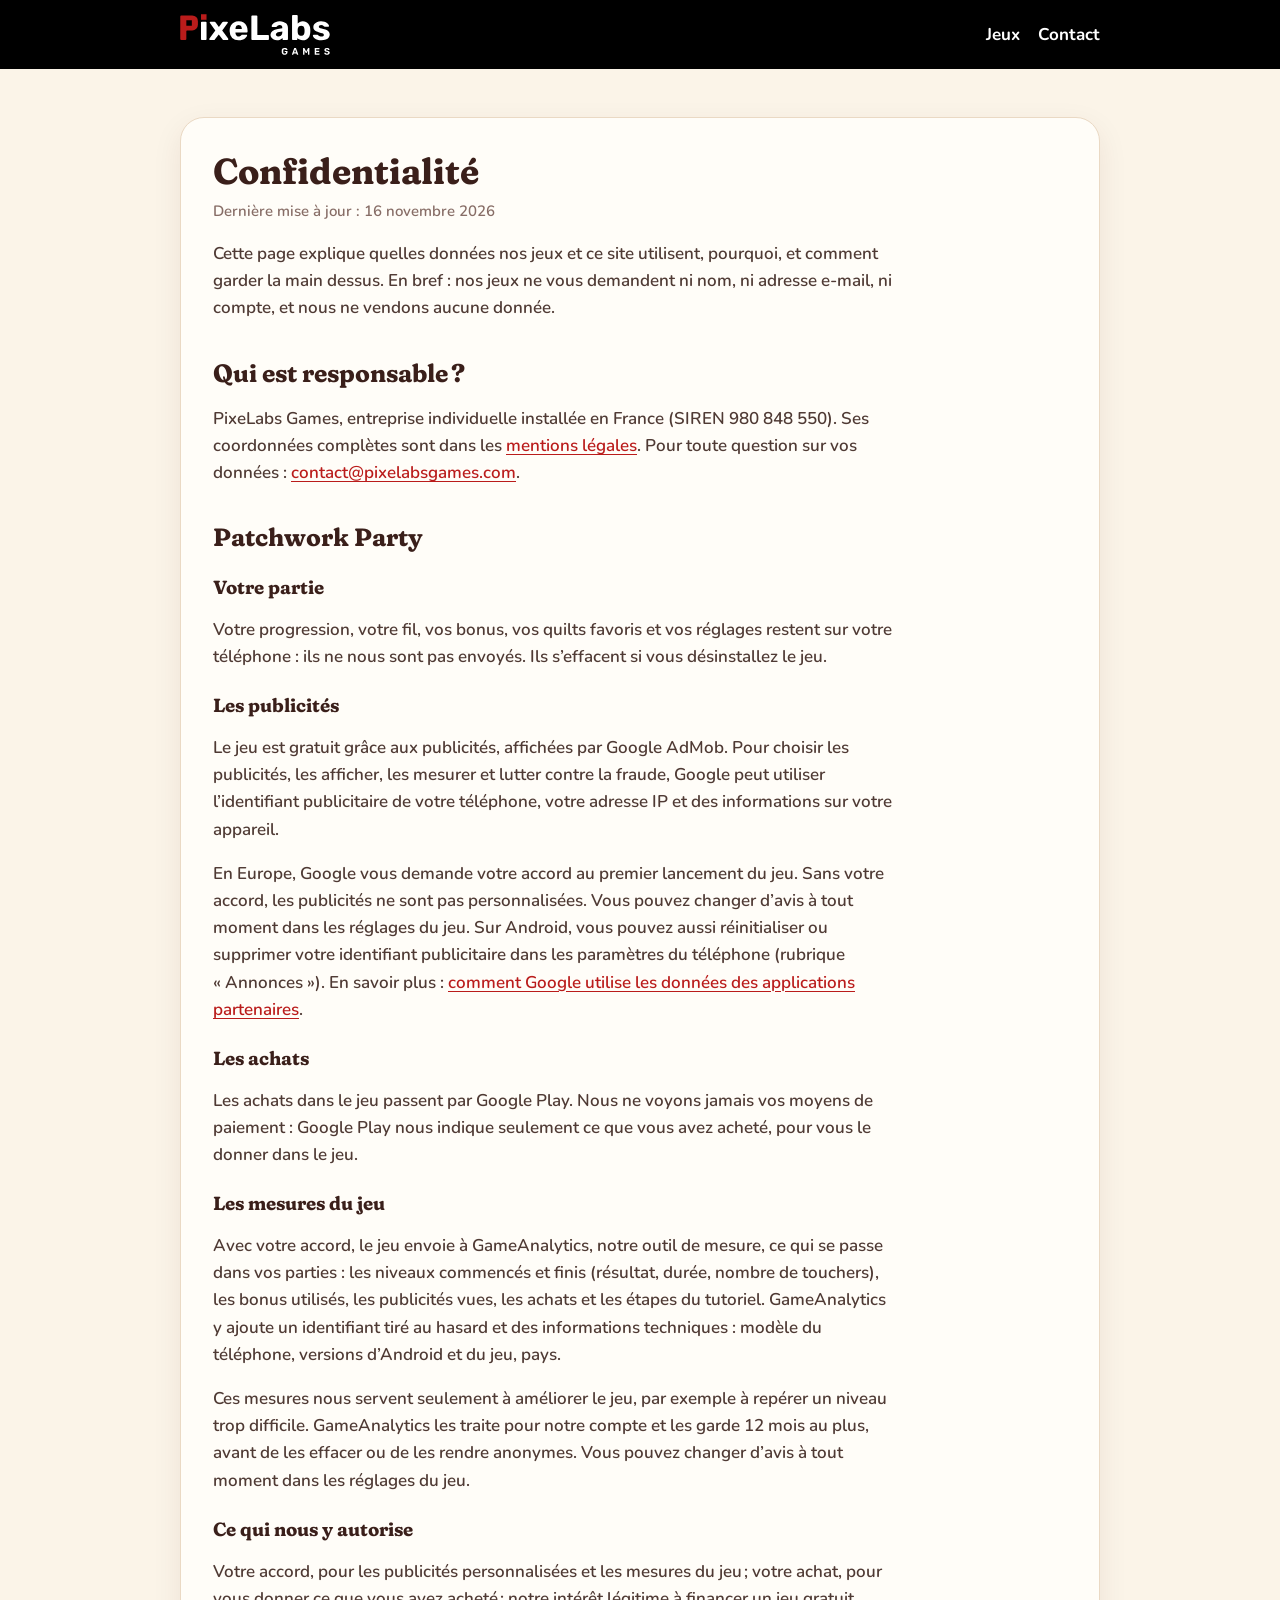
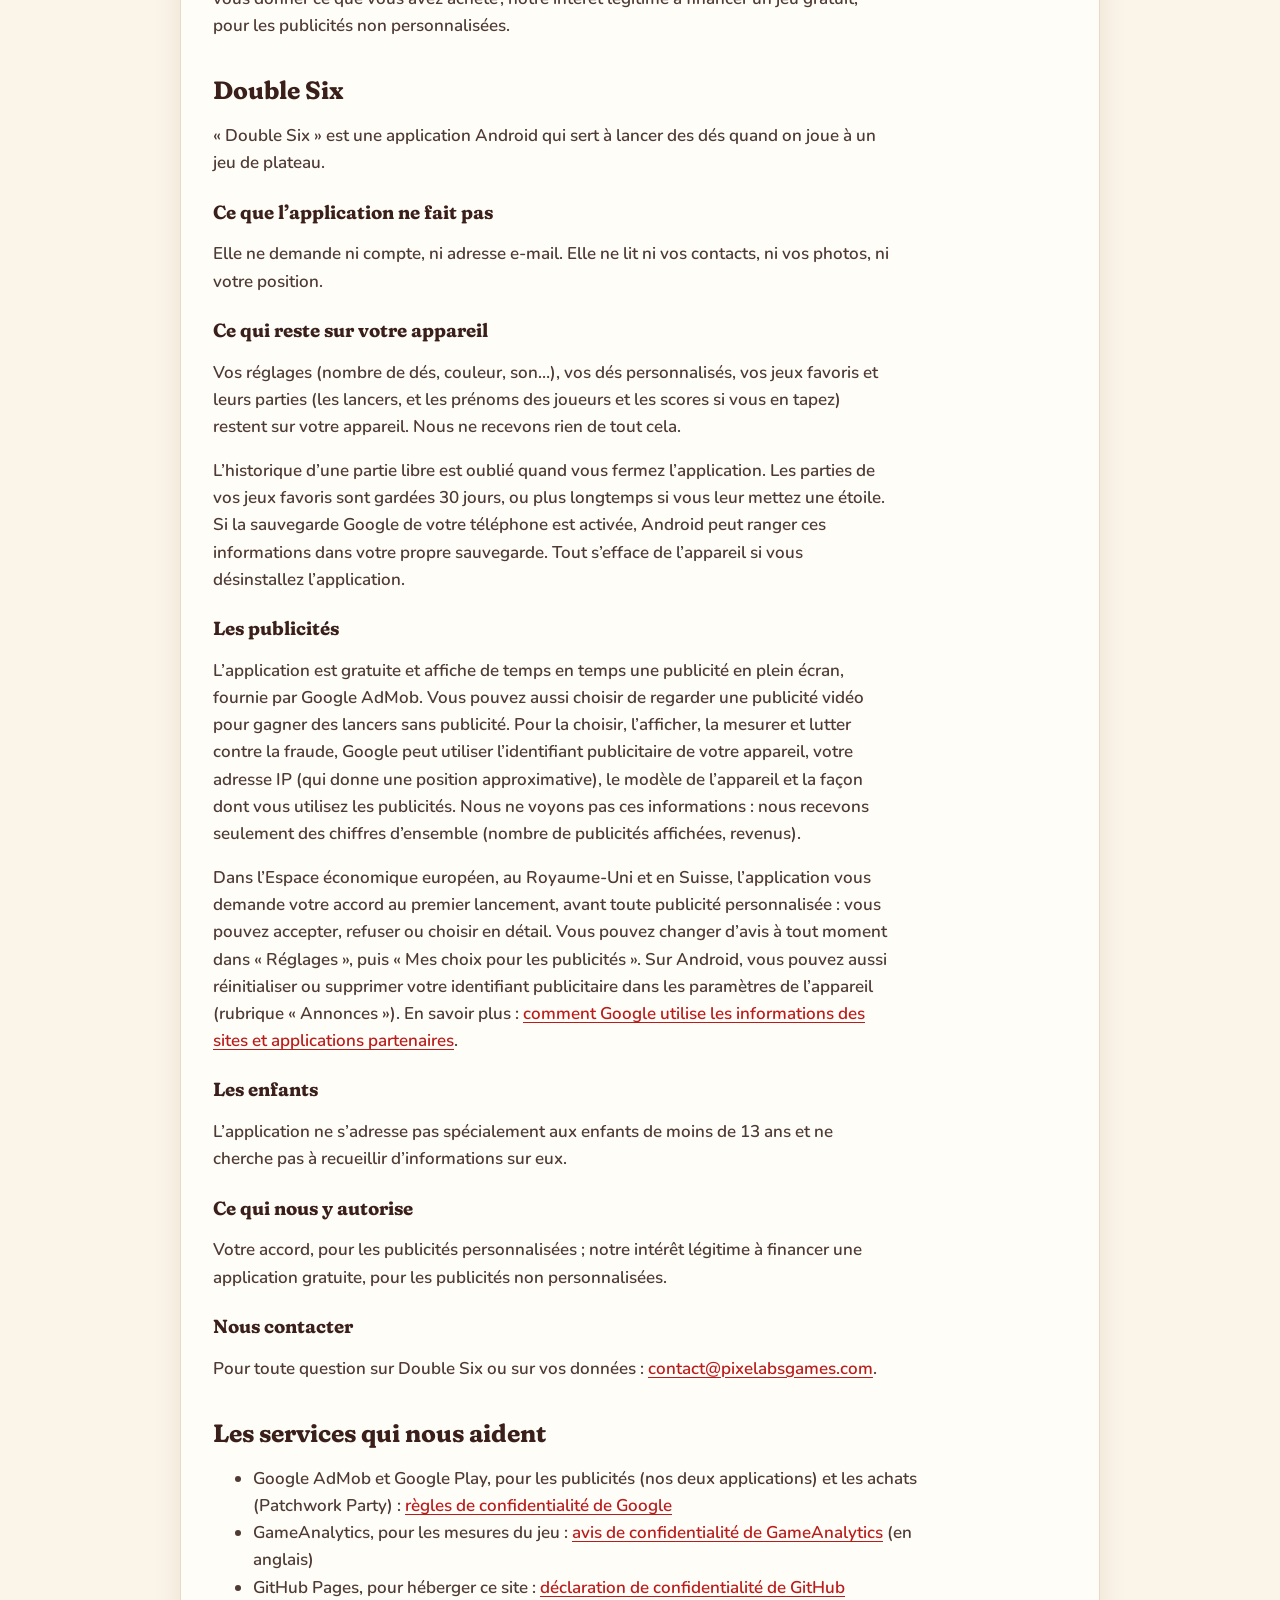
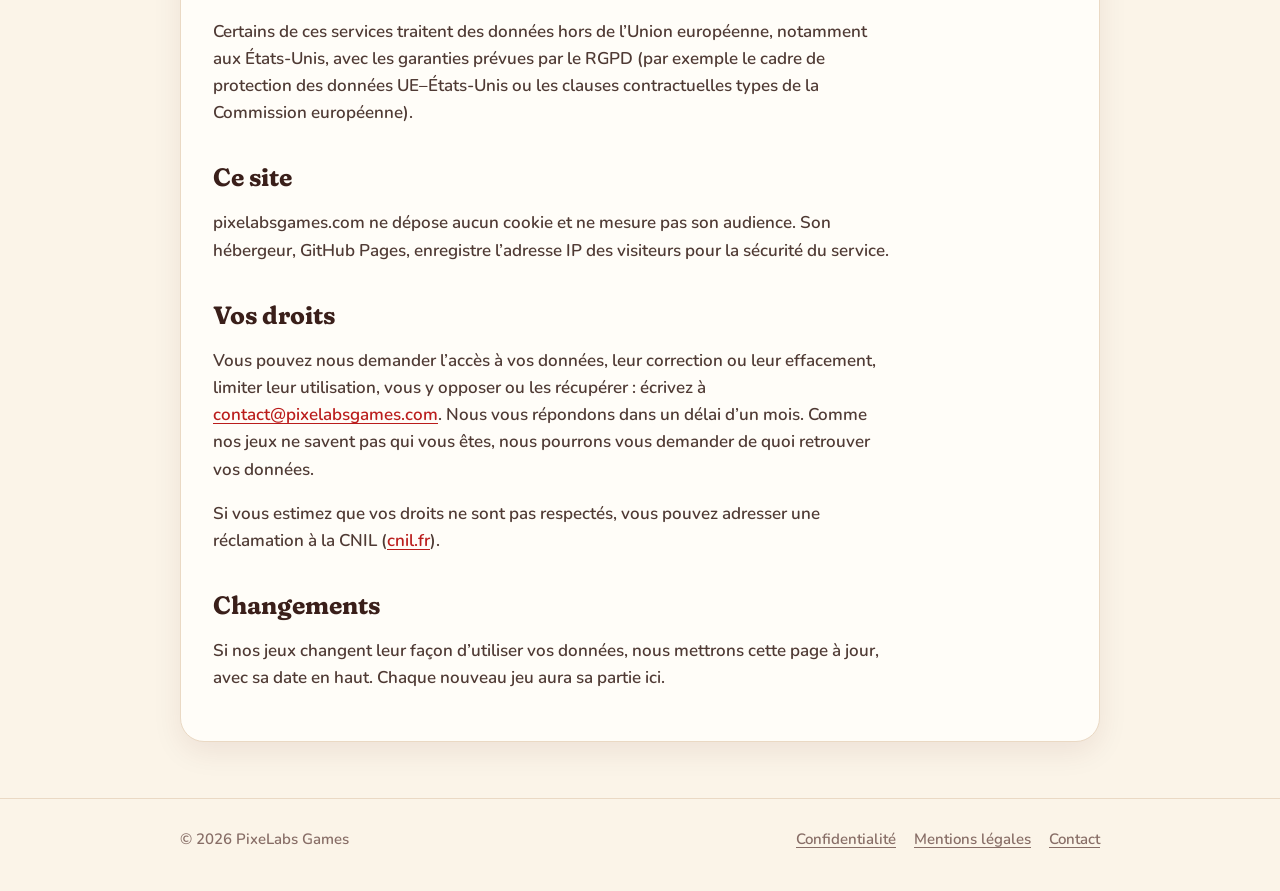
==== commit eb60a86a: "Mettre à jour la confidentialité de Double Six : parties gardées sur l'appareil Co-Authored-By: Clau" ====
--- a/confidentialite/index.html
+++ b/confidentialite/index.html
@@ -32,7 +32,7 @@
 <main class="wrap">
   <article class="card doc">
     <h1>Confidentialité</h1>
-    <p class="updated">Dernière mise à jour : 14 novembre 2026</p>
+    <p class="updated">Dernière mise à jour : 16 novembre 2026</p>
     <p>Cette page explique quelles données nos jeux et ce site utilisent, pourquoi, et comment garder la main dessus. En bref : nos jeux ne vous demandent ni nom, ni adresse e-mail, ni compte, et nous ne vendons aucune donnée.</p>
 
     <h2>Qui est responsable ?</h2>
@@ -55,7 +55,10 @@
     <h2 id="double-six"><span id="des-de-plateau"></span>Double Six</h2>
     <p>« Double Six » est une application Android qui sert à lancer des dés quand on joue à un jeu de plateau.</p>
     <h3>Ce que l’application ne fait pas</h3>
-    <p>Elle ne demande ni compte, ni nom, ni adresse e-mail. Elle ne lit ni vos contacts, ni vos photos, ni votre position. Vos réglages (nombre de dés, couleur, son…) restent sur votre appareil, et l’historique de vos lancers est oublié quand vous fermez l’application. Nous ne recevons rien de tout cela.</p>
+    <p>Elle ne demande ni compte, ni adresse e-mail. Elle ne lit ni vos contacts, ni vos photos, ni votre position.</p>
+    <h3>Ce qui reste sur votre appareil</h3>
+    <p>Vos réglages (nombre de dés, couleur, son…), vos dés personnalisés, vos jeux favoris et leurs parties (les lancers, et les prénoms des joueurs et les scores si vous en tapez) restent sur votre appareil. Nous ne recevons rien de tout cela.</p>
+    <p>L’historique d’une partie libre est oublié quand vous fermez l’application. Les parties de vos jeux favoris sont gardées 30 jours, ou plus longtemps si vous leur mettez une étoile. Si la sauvegarde Google de votre téléphone est activée, Android peut ranger ces informations dans votre propre sauvegarde. Tout s’efface de l’appareil si vous désinstallez l’application.</p>
     <h3>Les publicités</h3>
     <p>L’application est gratuite et affiche de temps en temps une publicité en plein écran, fournie par Google AdMob. Vous pouvez aussi choisir de regarder une publicité vidéo pour gagner des lancers sans publicité. Pour la choisir, l’afficher, la mesurer et lutter contre la fraude, Google peut utiliser l’identifiant publicitaire de votre appareil, votre adresse IP (qui donne une position approximative), le modèle de l’appareil et la façon dont vous utilisez les publicités. Nous ne voyons pas ces informations : nous recevons seulement des chiffres d’ensemble (nombre de publicités affichées, revenus).</p>
     <p>Dans l’Espace économique européen, au Royaume-Uni et en Suisse, l’application vous demande votre accord au premier lancement, avant toute publicité personnalisée : vous pouvez accepter, refuser ou choisir en détail. Vous pouvez changer d’avis à tout moment dans « Réglages », puis « Mes choix pour les publicités ». Sur Android, vous pouvez aussi réinitialiser ou supprimer votre identifiant publicitaire dans les paramètres de l’appareil (rubrique « Annonces »). En savoir plus : <a href="https://policies.google.com/technologies/partner-sites">comment Google utilise les informations des sites et applications partenaires</a>.</p>
--- a/assets/style.css
+++ b/assets/style.css
@@ -39,6 +39,7 @@
 
 .card { background: var(--paper); border: 1px solid var(--line); border-radius: 24px; box-shadow: 0 10px 30px rgba(71, 11, 10, .08); }
 .game { display: grid; grid-template-columns: 220px 1fr; gap: 28px; align-items: center; padding: 24px; }
+.game + .game { margin-top: 20px; }
 .game img, .shot img { display: block; border-radius: 18px; box-shadow: 0 8px 20px rgba(0, 0, 0, .18); }
 .game h3 { font-size: 28px; margin: 0 0 8px; }
 .game p { margin: 0 0 20px; }
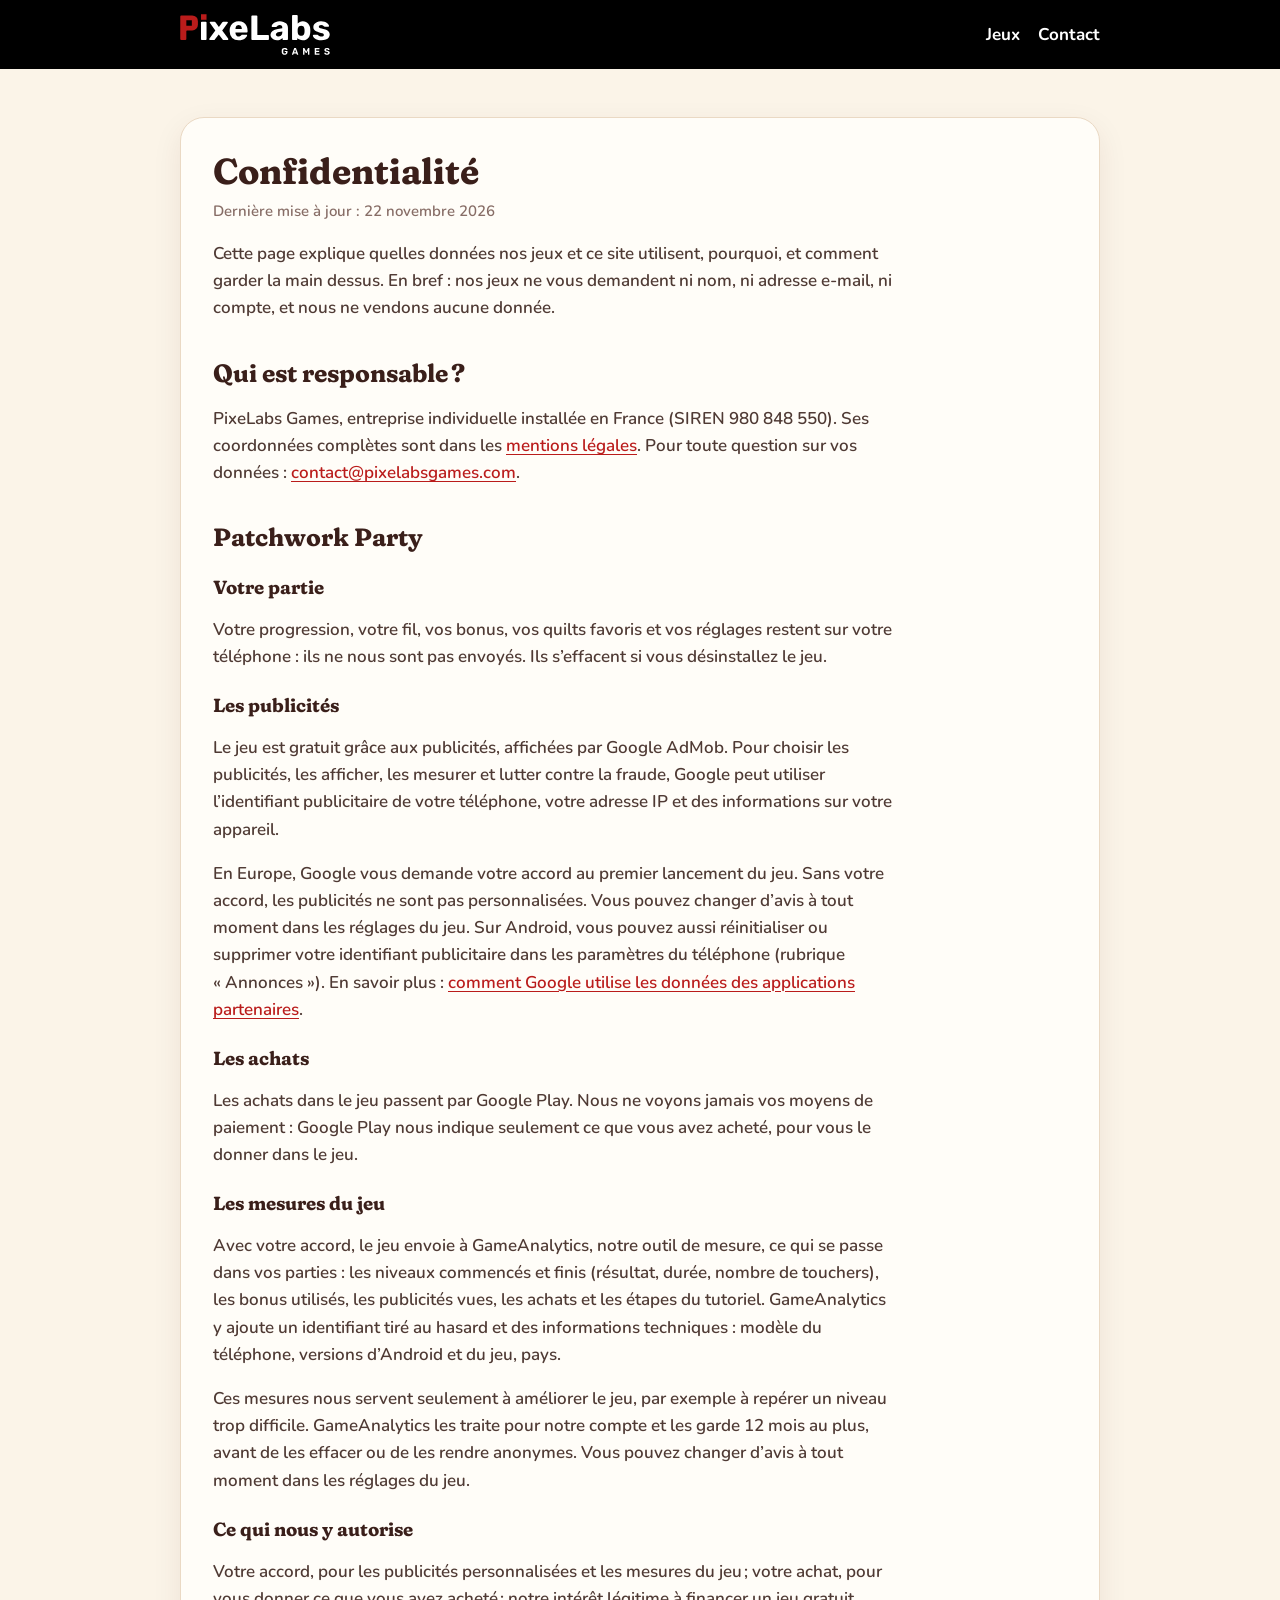
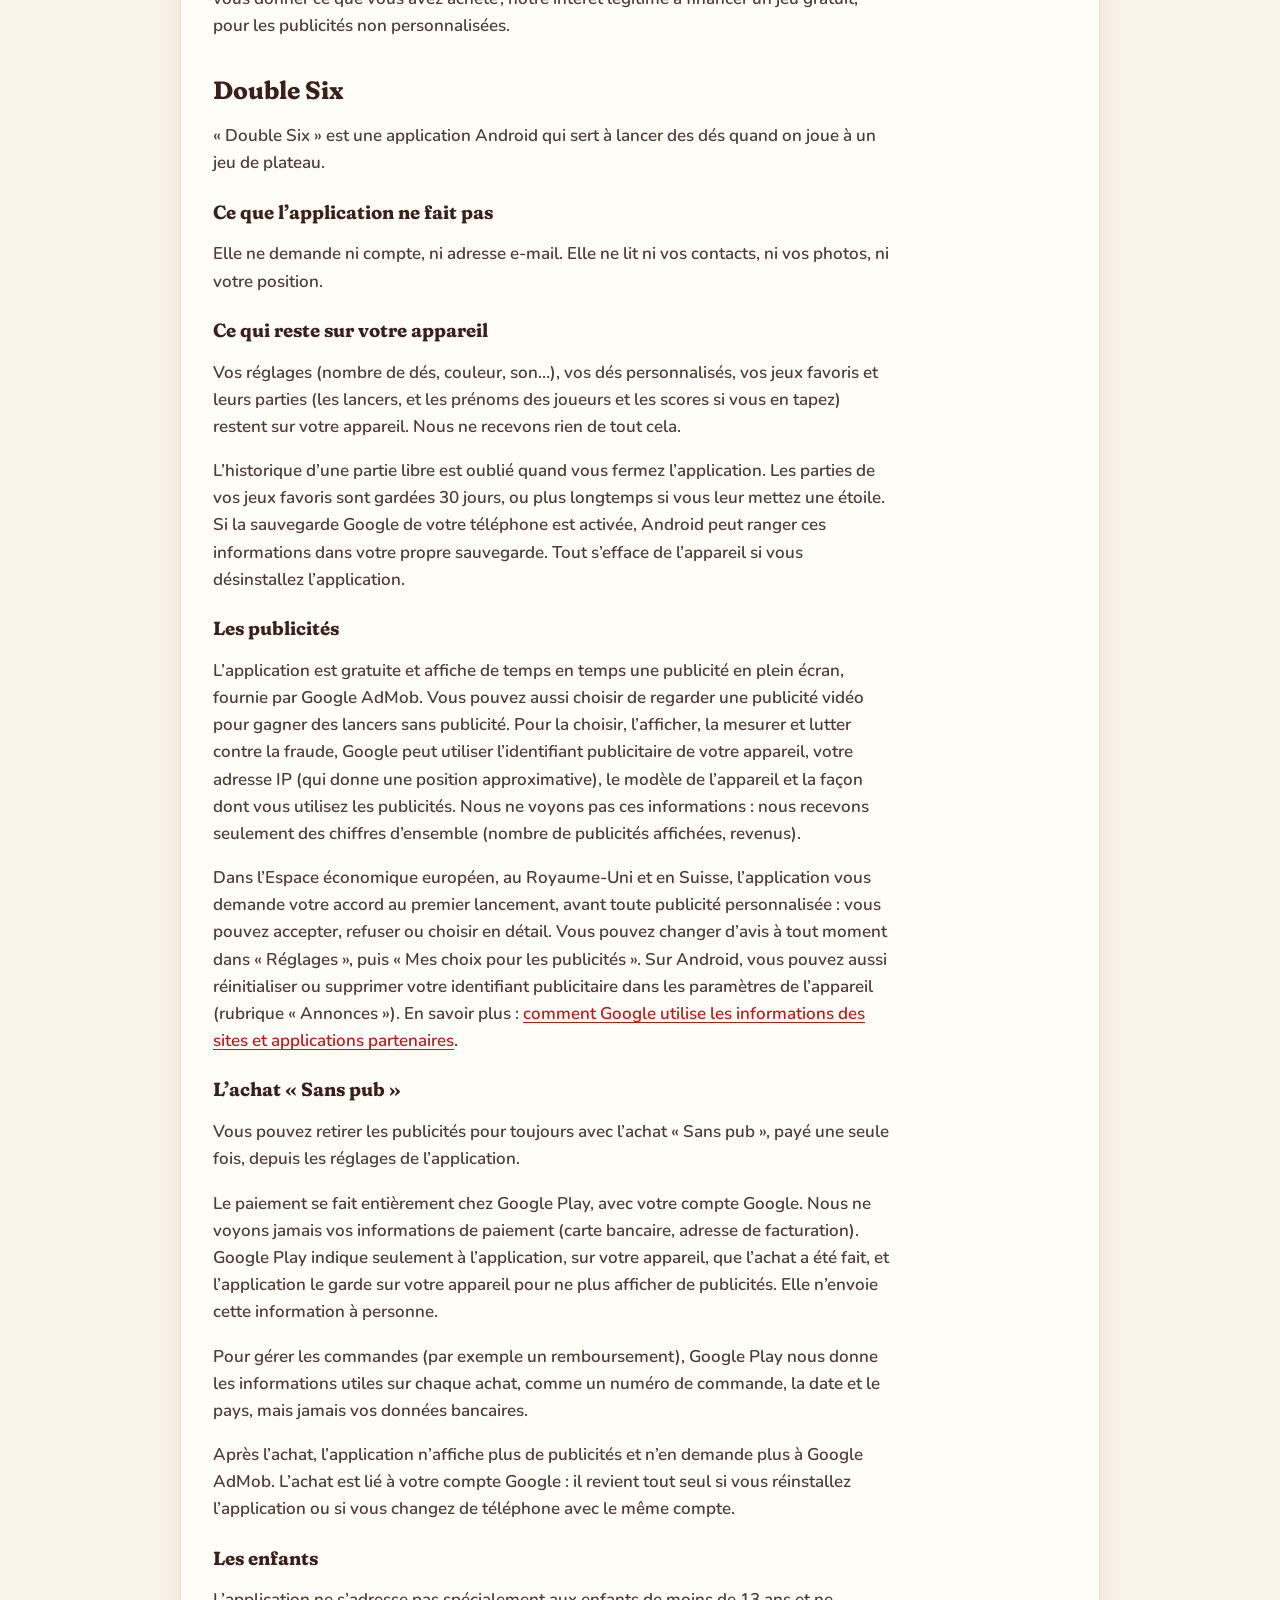
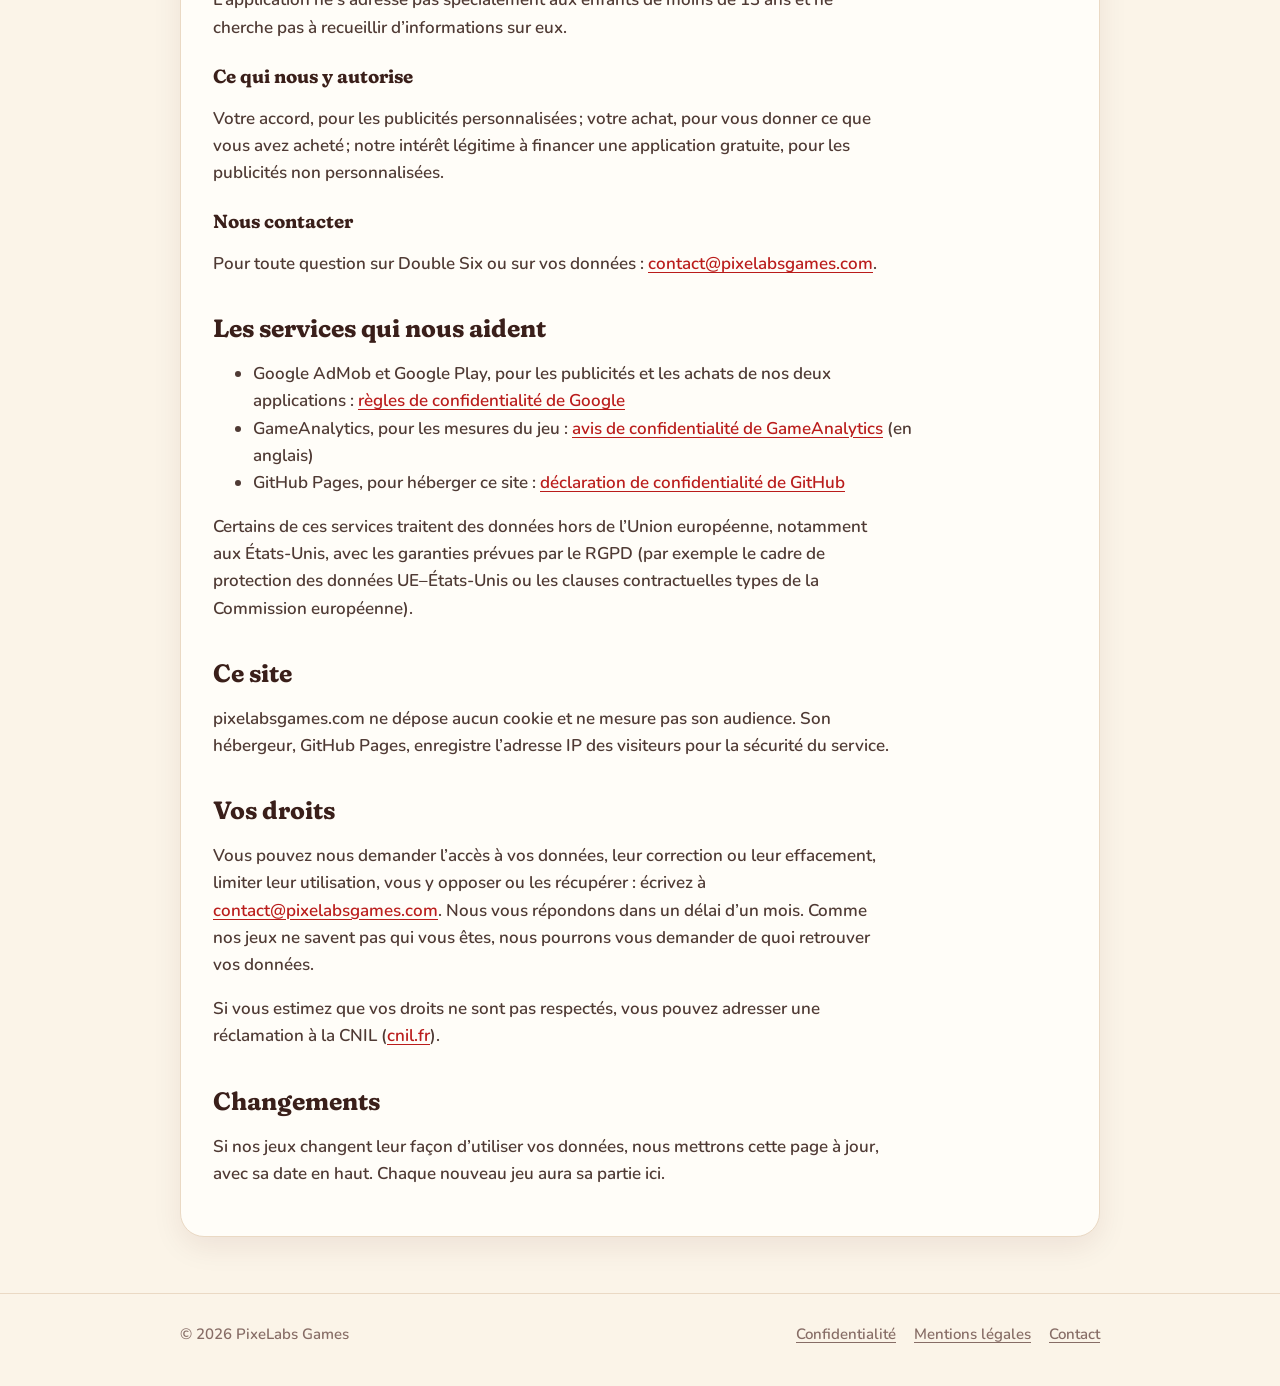
==== commit f802c35b: "Ajouter l'achat « Sans pub » de Double Six à la page de confidentialité Double Six 1.0, avec l'achat" ====
--- a/confidentialite/index.html
+++ b/confidentialite/index.html
@@ -32,7 +32,7 @@
 <main class="wrap">
   <article class="card doc">
     <h1>Confidentialité</h1>
-    <p class="updated">Dernière mise à jour : 16 novembre 2026</p>
+    <p class="updated">Dernière mise à jour : 22 novembre 2026</p>
     <p>Cette page explique quelles données nos jeux et ce site utilisent, pourquoi, et comment garder la main dessus. En bref : nos jeux ne vous demandent ni nom, ni adresse e-mail, ni compte, et nous ne vendons aucune donnée.</p>
 
     <h2>Qui est responsable ?</h2>
@@ -53,25 +53,30 @@
     <p>Votre accord, pour les publicités personnalisées et les mesures du jeu ; votre achat, pour vous donner ce que vous avez acheté ; notre intérêt légitime à financer un jeu gratuit, pour les publicités non personnalisées.</p>
 
     <h2 id="double-six"><span id="des-de-plateau"></span>Double Six</h2>
-    <p>« Double Six » est une application Android qui sert à lancer des dés quand on joue à un jeu de plateau.</p>
+    <p>« Double Six » est une application Android qui sert à lancer des dés quand on joue à un jeu de plateau.</p>
     <h3>Ce que l’application ne fait pas</h3>
     <p>Elle ne demande ni compte, ni adresse e-mail. Elle ne lit ni vos contacts, ni vos photos, ni votre position.</p>
     <h3>Ce qui reste sur votre appareil</h3>
     <p>Vos réglages (nombre de dés, couleur, son…), vos dés personnalisés, vos jeux favoris et leurs parties (les lancers, et les prénoms des joueurs et les scores si vous en tapez) restent sur votre appareil. Nous ne recevons rien de tout cela.</p>
     <p>L’historique d’une partie libre est oublié quand vous fermez l’application. Les parties de vos jeux favoris sont gardées 30 jours, ou plus longtemps si vous leur mettez une étoile. Si la sauvegarde Google de votre téléphone est activée, Android peut ranger ces informations dans votre propre sauvegarde. Tout s’efface de l’appareil si vous désinstallez l’application.</p>
     <h3>Les publicités</h3>
-    <p>L’application est gratuite et affiche de temps en temps une publicité en plein écran, fournie par Google AdMob. Vous pouvez aussi choisir de regarder une publicité vidéo pour gagner des lancers sans publicité. Pour la choisir, l’afficher, la mesurer et lutter contre la fraude, Google peut utiliser l’identifiant publicitaire de votre appareil, votre adresse IP (qui donne une position approximative), le modèle de l’appareil et la façon dont vous utilisez les publicités. Nous ne voyons pas ces informations : nous recevons seulement des chiffres d’ensemble (nombre de publicités affichées, revenus).</p>
-    <p>Dans l’Espace économique européen, au Royaume-Uni et en Suisse, l’application vous demande votre accord au premier lancement, avant toute publicité personnalisée : vous pouvez accepter, refuser ou choisir en détail. Vous pouvez changer d’avis à tout moment dans « Réglages », puis « Mes choix pour les publicités ». Sur Android, vous pouvez aussi réinitialiser ou supprimer votre identifiant publicitaire dans les paramètres de l’appareil (rubrique « Annonces »). En savoir plus : <a href="https://policies.google.com/technologies/partner-sites">comment Google utilise les informations des sites et applications partenaires</a>.</p>
+    <p>L’application est gratuite et affiche de temps en temps une publicité en plein écran, fournie par Google AdMob. Vous pouvez aussi choisir de regarder une publicité vidéo pour gagner des lancers sans publicité. Pour la choisir, l’afficher, la mesurer et lutter contre la fraude, Google peut utiliser l’identifiant publicitaire de votre appareil, votre adresse IP (qui donne une position approximative), le modèle de l’appareil et la façon dont vous utilisez les publicités. Nous ne voyons pas ces informations : nous recevons seulement des chiffres d’ensemble (nombre de publicités affichées, revenus).</p>
+    <p>Dans l’Espace économique européen, au Royaume-Uni et en Suisse, l’application vous demande votre accord au premier lancement, avant toute publicité personnalisée : vous pouvez accepter, refuser ou choisir en détail. Vous pouvez changer d’avis à tout moment dans « Réglages », puis « Mes choix pour les publicités ». Sur Android, vous pouvez aussi réinitialiser ou supprimer votre identifiant publicitaire dans les paramètres de l’appareil (rubrique « Annonces »). En savoir plus : <a href="https://policies.google.com/technologies/partner-sites">comment Google utilise les informations des sites et applications partenaires</a>.</p>
+    <h3>L’achat « Sans pub »</h3>
+    <p>Vous pouvez retirer les publicités pour toujours avec l’achat « Sans pub », payé une seule fois, depuis les réglages de l’application.</p>
+    <p>Le paiement se fait entièrement chez Google Play, avec votre compte Google. Nous ne voyons jamais vos informations de paiement (carte bancaire, adresse de facturation). Google Play indique seulement à l’application, sur votre appareil, que l’achat a été fait, et l’application le garde sur votre appareil pour ne plus afficher de publicités. Elle n’envoie cette information à personne.</p>
+    <p>Pour gérer les commandes (par exemple un remboursement), Google Play nous donne les informations utiles sur chaque achat, comme un numéro de commande, la date et le pays, mais jamais vos données bancaires.</p>
+    <p>Après l’achat, l’application n’affiche plus de publicités et n’en demande plus à Google AdMob. L’achat est lié à votre compte Google : il revient tout seul si vous réinstallez l’application ou si vous changez de téléphone avec le même compte.</p>
     <h3>Les enfants</h3>
     <p>L’application ne s’adresse pas spécialement aux enfants de moins de 13 ans et ne cherche pas à recueillir d’informations sur eux.</p>
     <h3>Ce qui nous y autorise</h3>
-    <p>Votre accord, pour les publicités personnalisées ; notre intérêt légitime à financer une application gratuite, pour les publicités non personnalisées.</p>
+    <p>Votre accord, pour les publicités personnalisées ; votre achat, pour vous donner ce que vous avez acheté ; notre intérêt légitime à financer une application gratuite, pour les publicités non personnalisées.</p>
     <h3>Nous contacter</h3>
-    <p>Pour toute question sur Double Six ou sur vos données : <a href="mailto:contact@pixelabsgames.com">contact@pixelabsgames.com</a>.</p>
+    <p>Pour toute question sur Double Six ou sur vos données : <a href="mailto:contact@pixelabsgames.com">contact@pixelabsgames.com</a>.</p>
 
     <h2>Les services qui nous aident</h2>
     <ul>
-      <li>Google AdMob et Google Play, pour les publicités (nos deux applications) et les achats (Patchwork Party) : <a href="https://policies.google.com/privacy?hl=fr">règles de confidentialité de Google</a></li>
+      <li>Google AdMob et Google Play, pour les publicités et les achats de nos deux applications : <a href="https://policies.google.com/privacy?hl=fr">règles de confidentialité de Google</a></li>
       <li>GameAnalytics, pour les mesures du jeu : <a href="https://www.gameanalytics.com/trust/privacy-notice">avis de confidentialité de GameAnalytics</a> (en anglais)</li>
       <li>GitHub Pages, pour héberger ce site : <a href="https://docs.github.com/fr/site-policy/privacy-policies/github-general-privacy-statement">déclaration de confidentialité de GitHub</a></li>
     </ul>
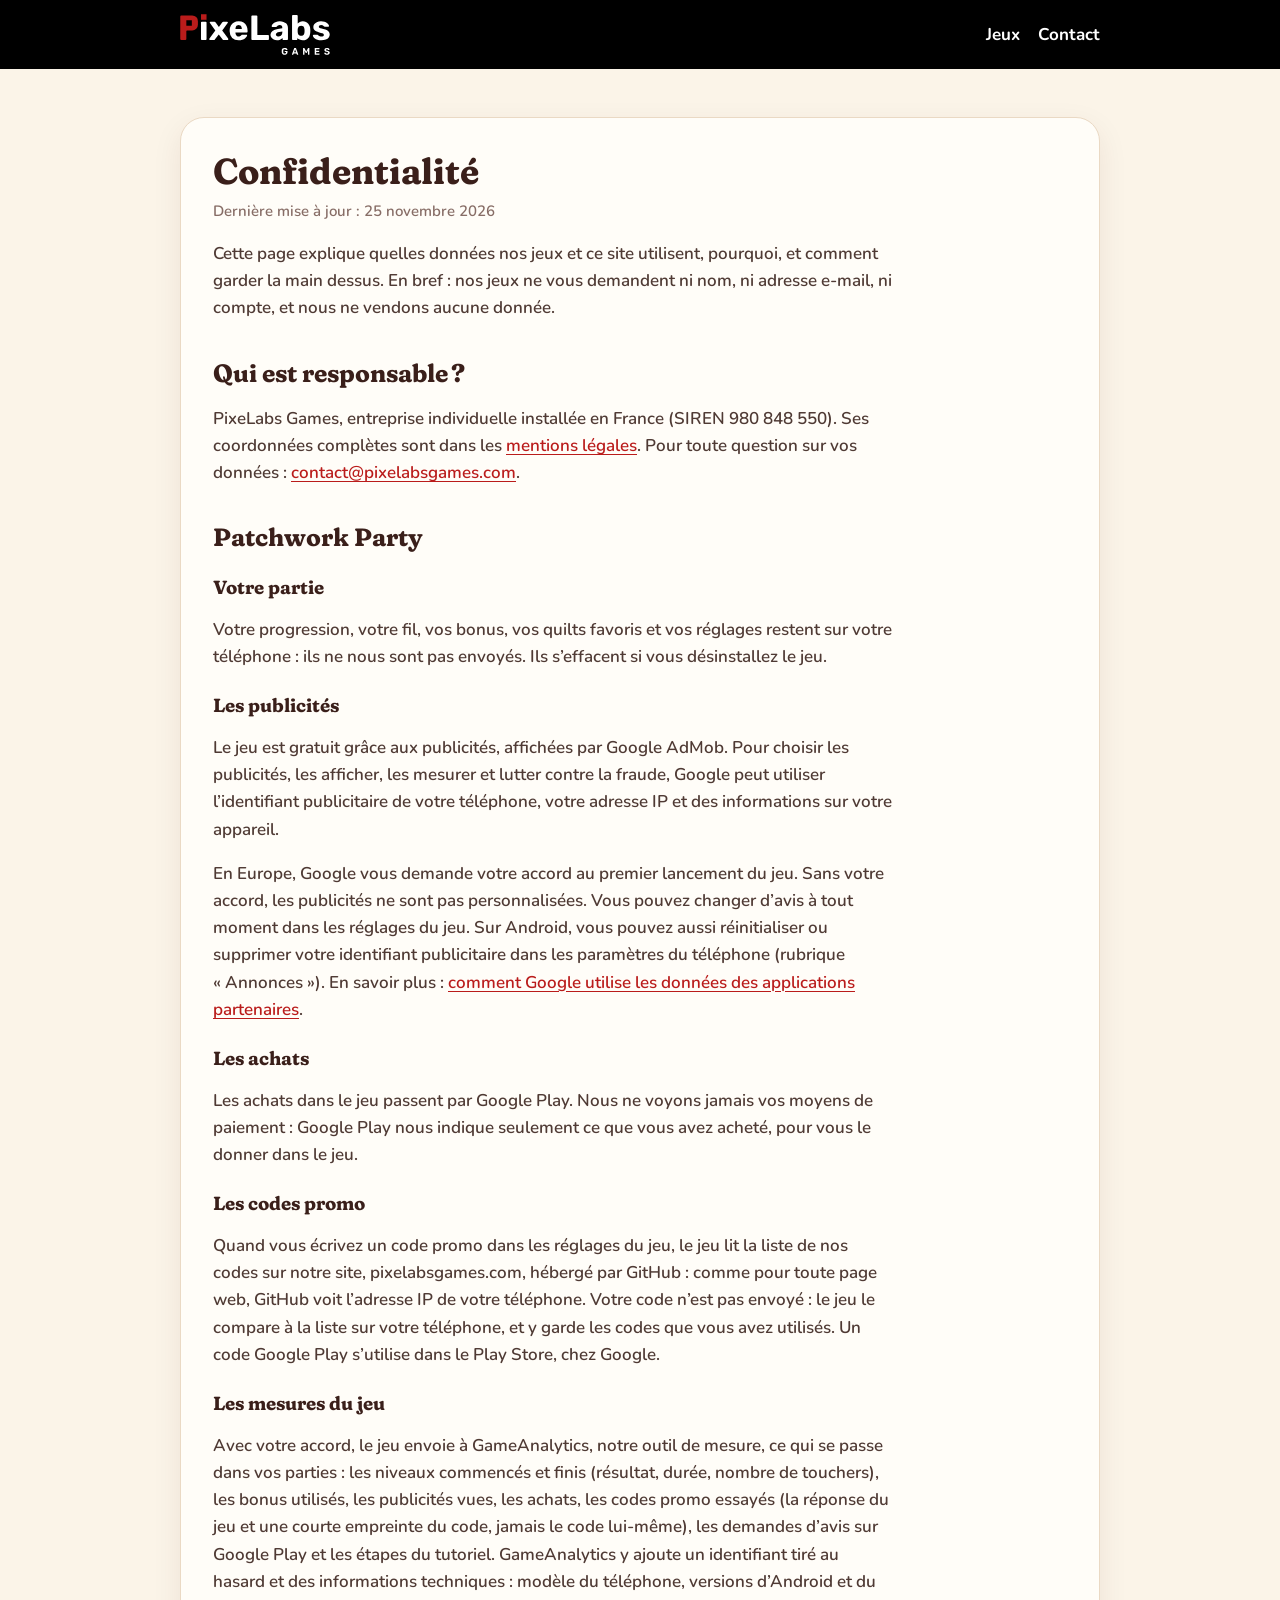
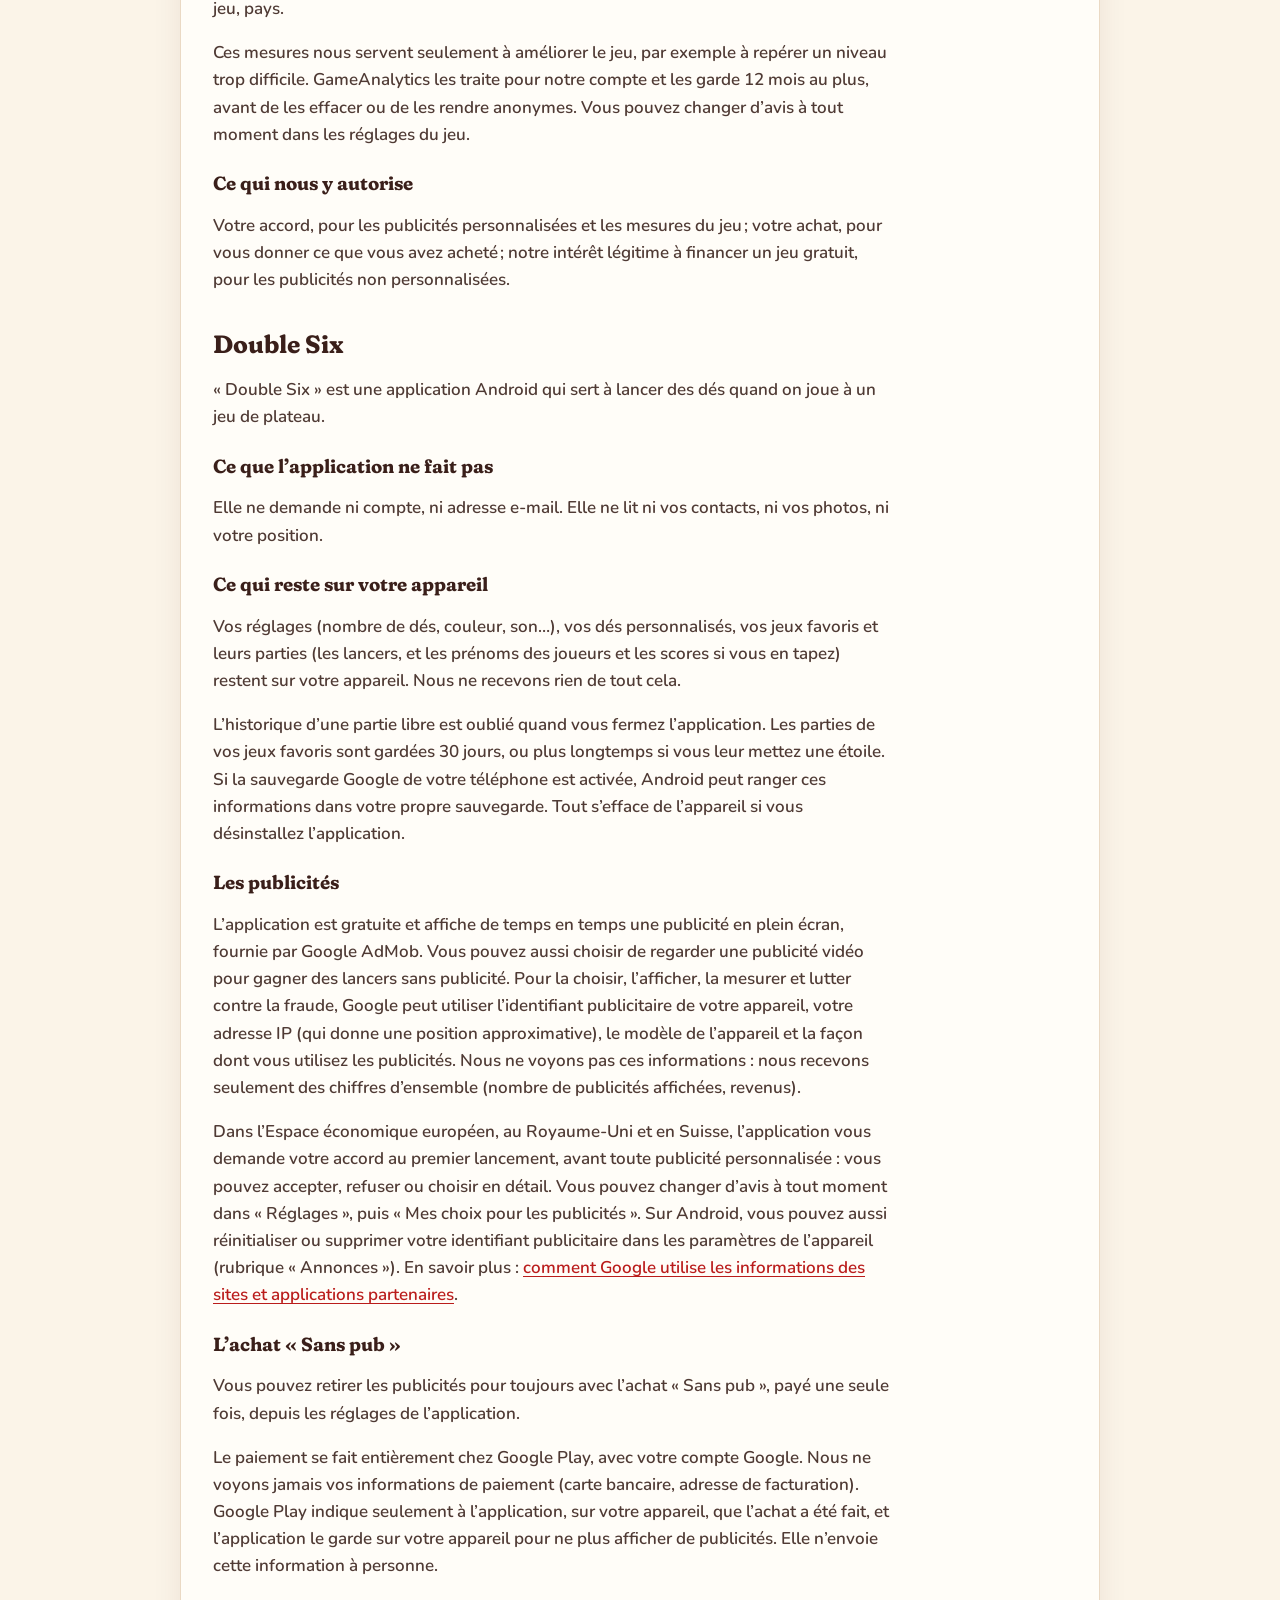
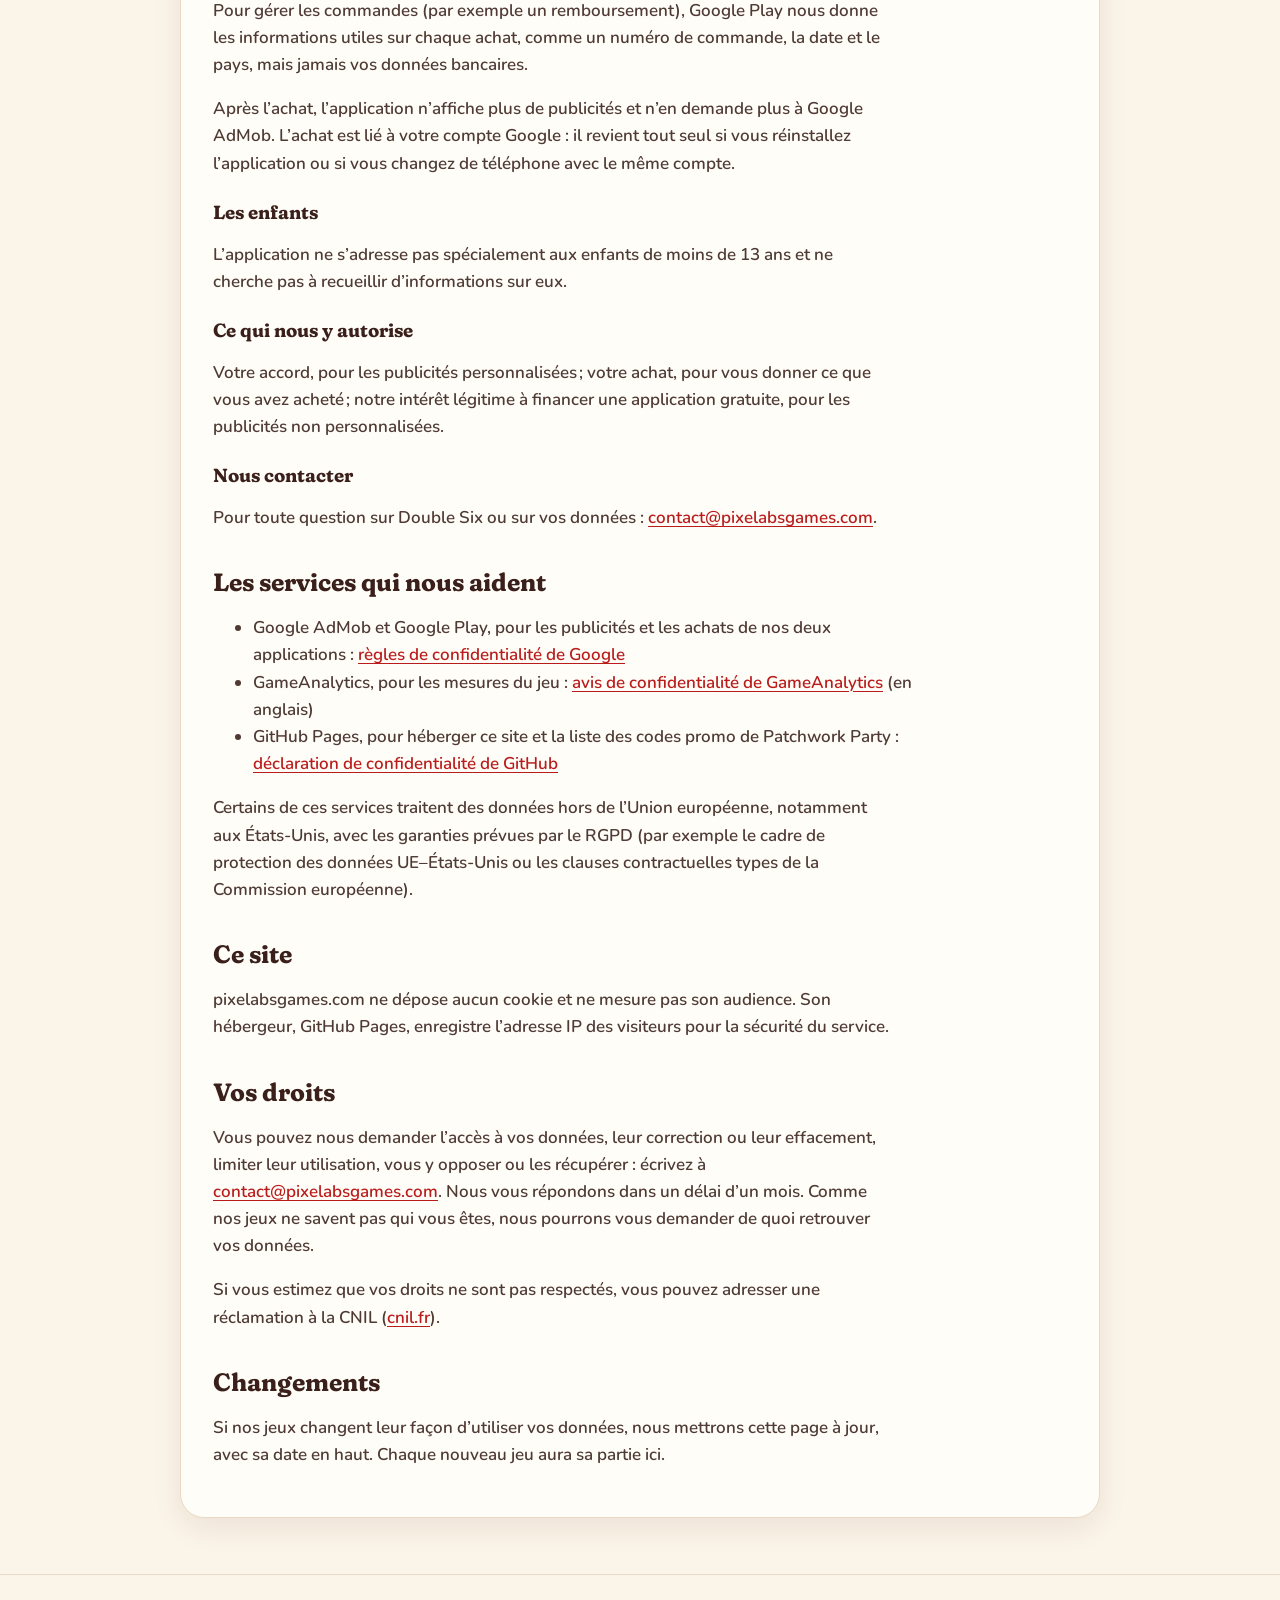
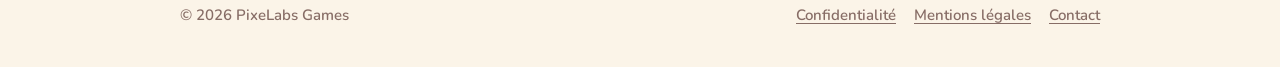
==== commit 85dd8518: "Publier la liste des codes promo de Patchwork Party, et le dire dans la confidentialité patchwork-pa" ====
--- a/confidentialite/index.html
+++ b/confidentialite/index.html
@@ -32,7 +32,7 @@
 <main class="wrap">
   <article class="card doc">
     <h1>Confidentialité</h1>
-    <p class="updated">Dernière mise à jour : 22 novembre 2026</p>
+    <p class="updated">Dernière mise à jour : 25 novembre 2026</p>
     <p>Cette page explique quelles données nos jeux et ce site utilisent, pourquoi, et comment garder la main dessus. En bref : nos jeux ne vous demandent ni nom, ni adresse e-mail, ni compte, et nous ne vendons aucune donnée.</p>
 
     <h2>Qui est responsable ?</h2>
@@ -46,8 +46,10 @@
     <p>En Europe, Google vous demande votre accord au premier lancement du jeu. Sans votre accord, les publicités ne sont pas personnalisées. Vous pouvez changer d’avis à tout moment dans les réglages du jeu. Sur Android, vous pouvez aussi réinitialiser ou supprimer votre identifiant publicitaire dans les paramètres du téléphone (rubrique « Annonces »). En savoir plus : <a href="https://policies.google.com/technologies/partner-sites?hl=fr">comment Google utilise les données des applications partenaires</a>.</p>
     <h3>Les achats</h3>
     <p>Les achats dans le jeu passent par Google Play. Nous ne voyons jamais vos moyens de paiement : Google Play nous indique seulement ce que vous avez acheté, pour vous le donner dans le jeu.</p>
+    <h3>Les codes promo</h3>
+    <p>Quand vous écrivez un code promo dans les réglages du jeu, le jeu lit la liste de nos codes sur notre site, pixelabsgames.com, hébergé par GitHub : comme pour toute page web, GitHub voit l’adresse IP de votre téléphone. Votre code n’est pas envoyé : le jeu le compare à la liste sur votre téléphone, et y garde les codes que vous avez utilisés. Un code Google Play s’utilise dans le Play Store, chez Google.</p>
     <h3>Les mesures du jeu</h3>
-    <p>Avec votre accord, le jeu envoie à GameAnalytics, notre outil de mesure, ce qui se passe dans vos parties : les niveaux commencés et finis (résultat, durée, nombre de touchers), les bonus utilisés, les publicités vues, les achats et les étapes du tutoriel. GameAnalytics y ajoute un identifiant tiré au hasard et des informations techniques : modèle du téléphone, versions d’Android et du jeu, pays.</p>
+    <p>Avec votre accord, le jeu envoie à GameAnalytics, notre outil de mesure, ce qui se passe dans vos parties : les niveaux commencés et finis (résultat, durée, nombre de touchers), les bonus utilisés, les publicités vues, les achats, les codes promo essayés (la réponse du jeu et une courte empreinte du code, jamais le code lui-même), les demandes d’avis sur Google Play et les étapes du tutoriel. GameAnalytics y ajoute un identifiant tiré au hasard et des informations techniques : modèle du téléphone, versions d’Android et du jeu, pays.</p>
     <p>Ces mesures nous servent seulement à améliorer le jeu, par exemple à repérer un niveau trop difficile. GameAnalytics les traite pour notre compte et les garde 12 mois au plus, avant de les effacer ou de les rendre anonymes. Vous pouvez changer d’avis à tout moment dans les réglages du jeu.</p>
     <h3>Ce qui nous y autorise</h3>
     <p>Votre accord, pour les publicités personnalisées et les mesures du jeu ; votre achat, pour vous donner ce que vous avez acheté ; notre intérêt légitime à financer un jeu gratuit, pour les publicités non personnalisées.</p>
@@ -78,7 +80,7 @@
     <ul>
       <li>Google AdMob et Google Play, pour les publicités et les achats de nos deux applications : <a href="https://policies.google.com/privacy?hl=fr">règles de confidentialité de Google</a></li>
       <li>GameAnalytics, pour les mesures du jeu : <a href="https://www.gameanalytics.com/trust/privacy-notice">avis de confidentialité de GameAnalytics</a> (en anglais)</li>
-      <li>GitHub Pages, pour héberger ce site : <a href="https://docs.github.com/fr/site-policy/privacy-policies/github-general-privacy-statement">déclaration de confidentialité de GitHub</a></li>
+      <li>GitHub Pages, pour héberger ce site et la liste des codes promo de Patchwork Party : <a href="https://docs.github.com/fr/site-policy/privacy-policies/github-general-privacy-statement">déclaration de confidentialité de GitHub</a></li>
     </ul>
     <p>Certains de ces services traitent des données hors de l’Union européenne, notamment aux États-Unis, avec les garanties prévues par le RGPD (par exemple le cadre de protection des données UE–États-Unis ou les clauses contractuelles types de la Commission européenne).</p>
 
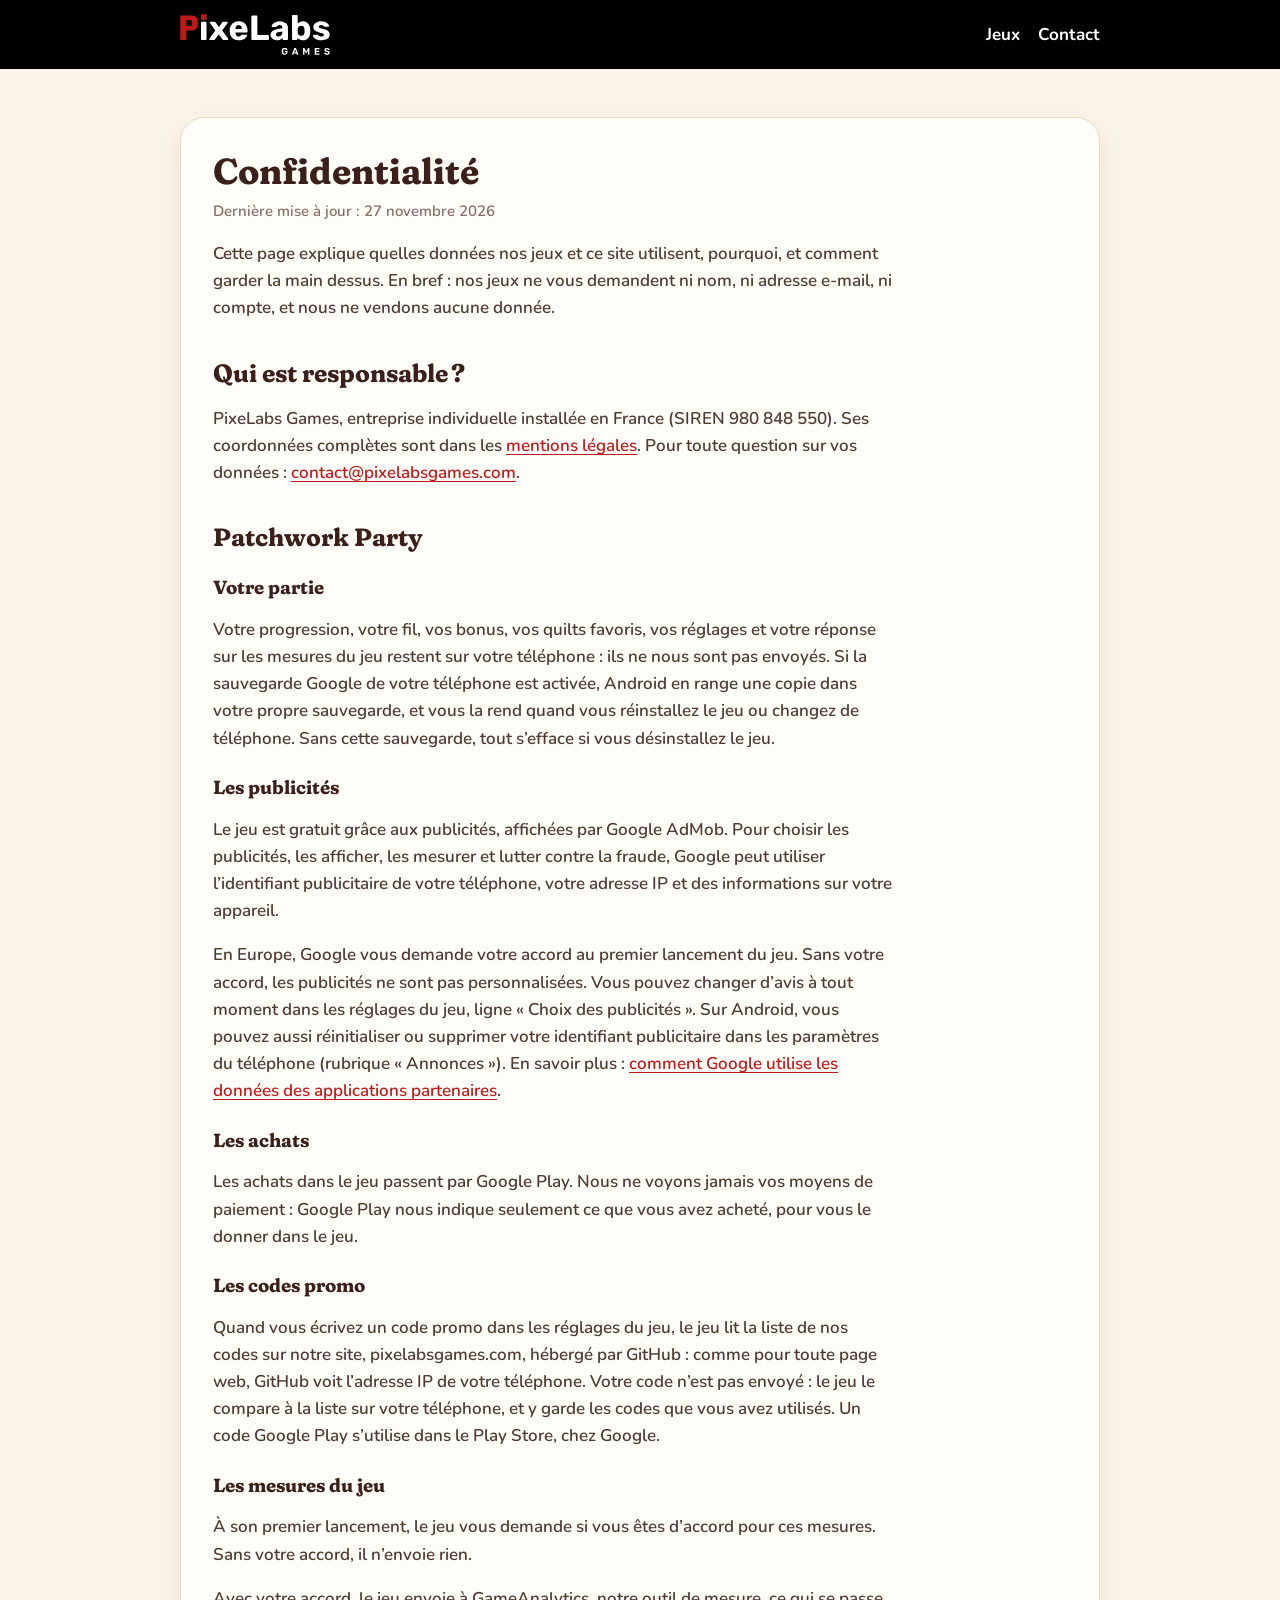
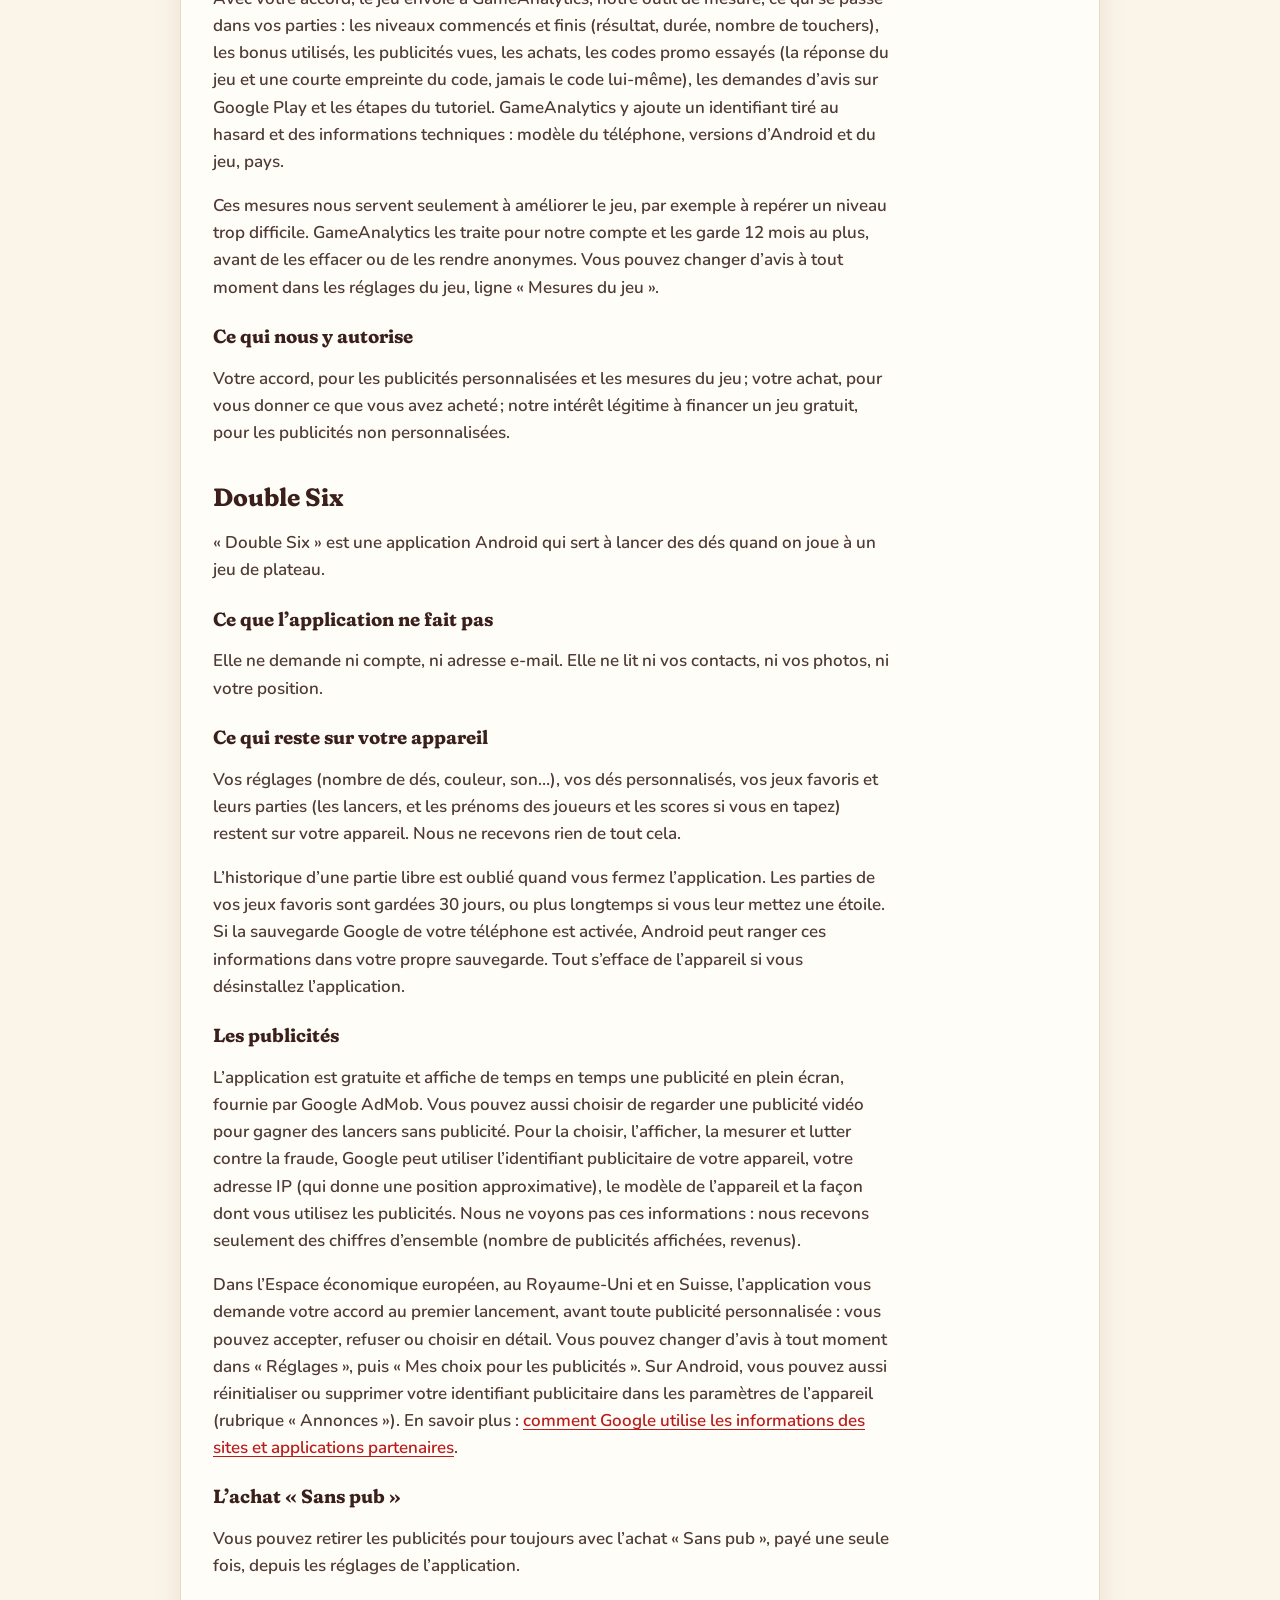
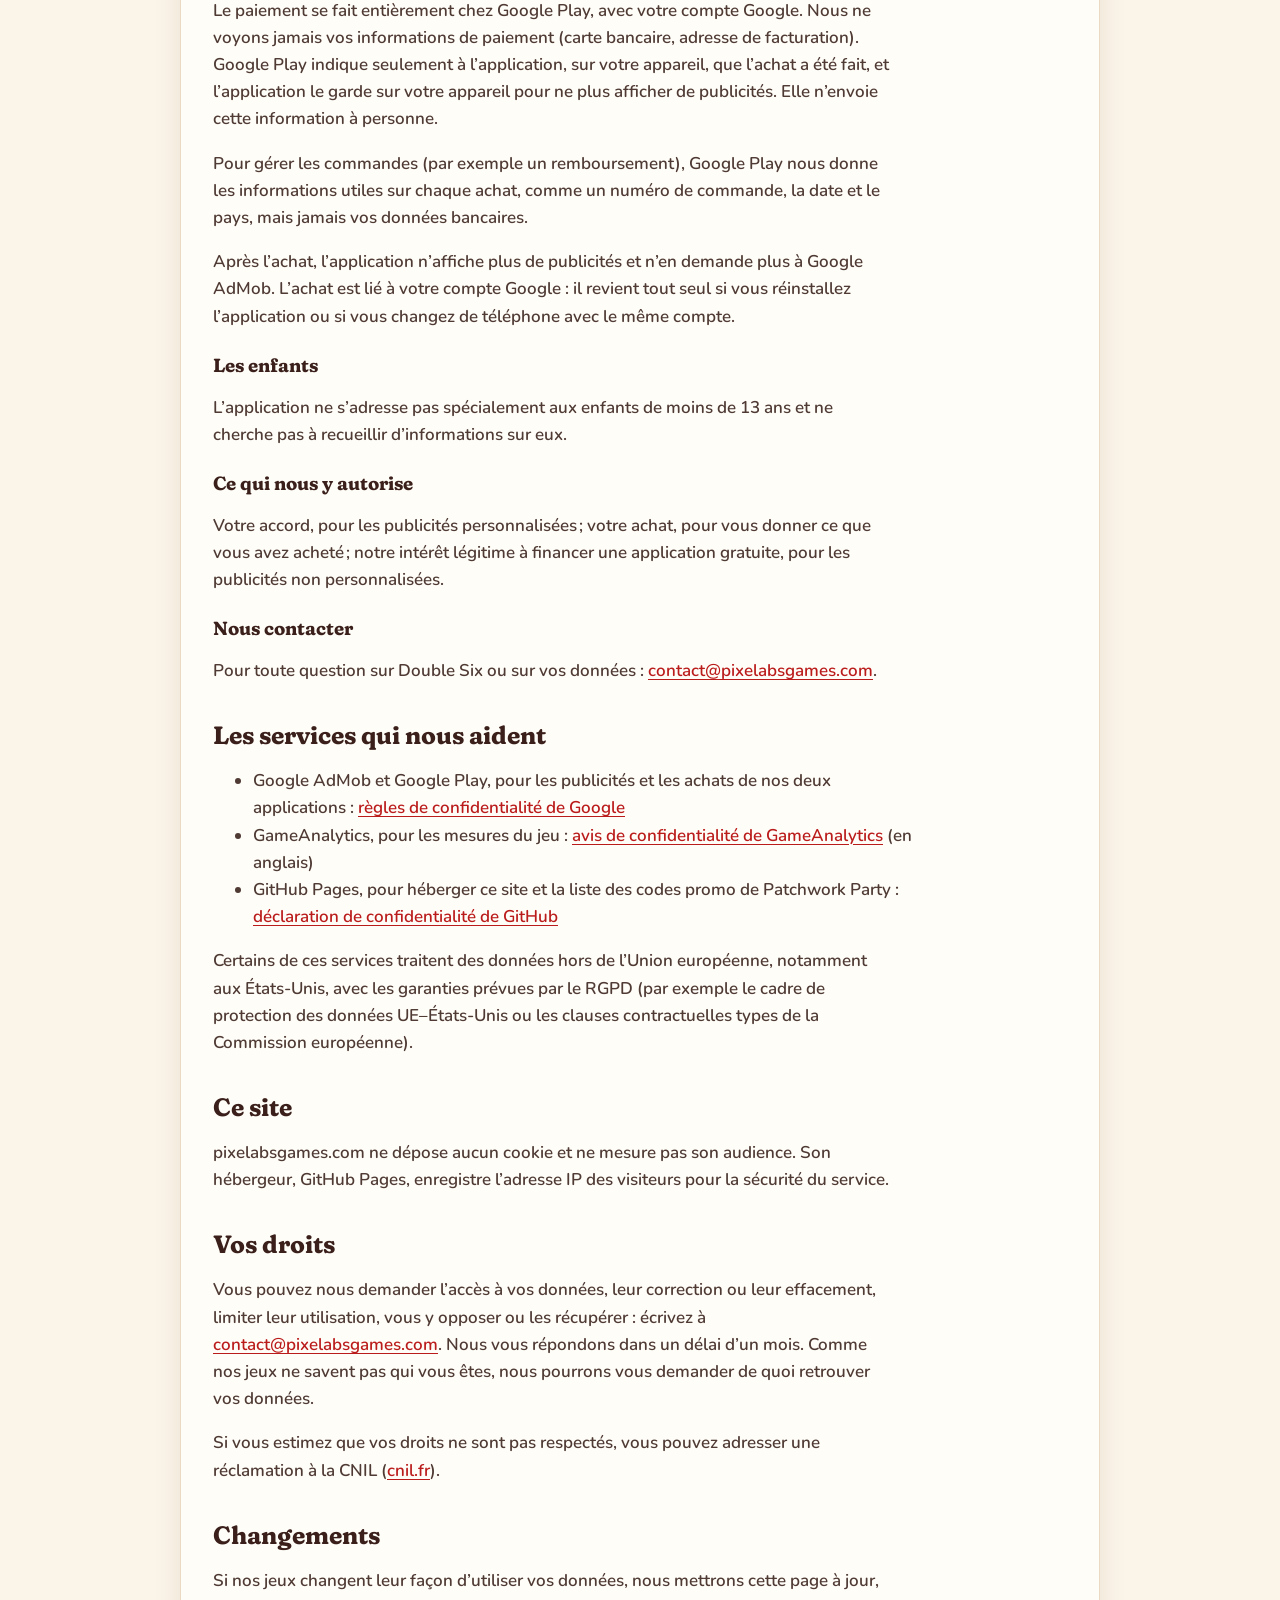
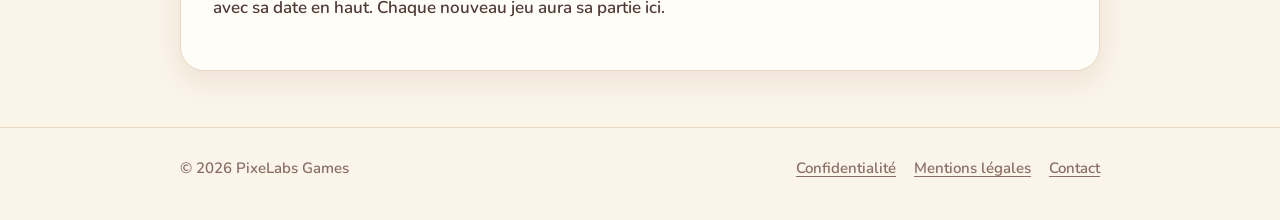
==== commit ccb2e2e0: "Confidentialité de Patchwork Party : la sauvegarde d'Android et la question des mesures - « Votre pa" ====
--- a/confidentialite/index.html
+++ b/confidentialite/index.html
@@ -32,7 +32,7 @@
 <main class="wrap">
   <article class="card doc">
     <h1>Confidentialité</h1>
-    <p class="updated">Dernière mise à jour : 25 novembre 2026</p>
+    <p class="updated">Dernière mise à jour : 27 novembre 2026</p>
     <p>Cette page explique quelles données nos jeux et ce site utilisent, pourquoi, et comment garder la main dessus. En bref : nos jeux ne vous demandent ni nom, ni adresse e-mail, ni compte, et nous ne vendons aucune donnée.</p>
 
     <h2>Qui est responsable ?</h2>
@@ -40,17 +40,18 @@
 
     <h2 id="patchwork-party">Patchwork Party</h2>
     <h3>Votre partie</h3>
-    <p>Votre progression, votre fil, vos bonus, vos quilts favoris et vos réglages restent sur votre téléphone : ils ne nous sont pas envoyés. Ils s’effacent si vous désinstallez le jeu.</p>
+    <p>Votre progression, votre fil, vos bonus, vos quilts favoris, vos réglages et votre réponse sur les mesures du jeu restent sur votre téléphone : ils ne nous sont pas envoyés. Si la sauvegarde Google de votre téléphone est activée, Android en range une copie dans votre propre sauvegarde, et vous la rend quand vous réinstallez le jeu ou changez de téléphone. Sans cette sauvegarde, tout s’efface si vous désinstallez le jeu.</p>
     <h3>Les publicités</h3>
     <p>Le jeu est gratuit grâce aux publicités, affichées par Google AdMob. Pour choisir les publicités, les afficher, les mesurer et lutter contre la fraude, Google peut utiliser l’identifiant publicitaire de votre téléphone, votre adresse IP et des informations sur votre appareil.</p>
-    <p>En Europe, Google vous demande votre accord au premier lancement du jeu. Sans votre accord, les publicités ne sont pas personnalisées. Vous pouvez changer d’avis à tout moment dans les réglages du jeu. Sur Android, vous pouvez aussi réinitialiser ou supprimer votre identifiant publicitaire dans les paramètres du téléphone (rubrique « Annonces »). En savoir plus : <a href="https://policies.google.com/technologies/partner-sites?hl=fr">comment Google utilise les données des applications partenaires</a>.</p>
+    <p>En Europe, Google vous demande votre accord au premier lancement du jeu. Sans votre accord, les publicités ne sont pas personnalisées. Vous pouvez changer d’avis à tout moment dans les réglages du jeu, ligne « Choix des publicités ». Sur Android, vous pouvez aussi réinitialiser ou supprimer votre identifiant publicitaire dans les paramètres du téléphone (rubrique « Annonces »). En savoir plus : <a href="https://policies.google.com/technologies/partner-sites?hl=fr">comment Google utilise les données des applications partenaires</a>.</p>
     <h3>Les achats</h3>
     <p>Les achats dans le jeu passent par Google Play. Nous ne voyons jamais vos moyens de paiement : Google Play nous indique seulement ce que vous avez acheté, pour vous le donner dans le jeu.</p>
     <h3>Les codes promo</h3>
     <p>Quand vous écrivez un code promo dans les réglages du jeu, le jeu lit la liste de nos codes sur notre site, pixelabsgames.com, hébergé par GitHub : comme pour toute page web, GitHub voit l’adresse IP de votre téléphone. Votre code n’est pas envoyé : le jeu le compare à la liste sur votre téléphone, et y garde les codes que vous avez utilisés. Un code Google Play s’utilise dans le Play Store, chez Google.</p>
     <h3>Les mesures du jeu</h3>
+    <p>À son premier lancement, le jeu vous demande si vous êtes d’accord pour ces mesures. Sans votre accord, il n’envoie rien.</p>
     <p>Avec votre accord, le jeu envoie à GameAnalytics, notre outil de mesure, ce qui se passe dans vos parties : les niveaux commencés et finis (résultat, durée, nombre de touchers), les bonus utilisés, les publicités vues, les achats, les codes promo essayés (la réponse du jeu et une courte empreinte du code, jamais le code lui-même), les demandes d’avis sur Google Play et les étapes du tutoriel. GameAnalytics y ajoute un identifiant tiré au hasard et des informations techniques : modèle du téléphone, versions d’Android et du jeu, pays.</p>
-    <p>Ces mesures nous servent seulement à améliorer le jeu, par exemple à repérer un niveau trop difficile. GameAnalytics les traite pour notre compte et les garde 12 mois au plus, avant de les effacer ou de les rendre anonymes. Vous pouvez changer d’avis à tout moment dans les réglages du jeu.</p>
+    <p>Ces mesures nous servent seulement à améliorer le jeu, par exemple à repérer un niveau trop difficile. GameAnalytics les traite pour notre compte et les garde 12 mois au plus, avant de les effacer ou de les rendre anonymes. Vous pouvez changer d’avis à tout moment dans les réglages du jeu, ligne « Mesures du jeu ».</p>
     <h3>Ce qui nous y autorise</h3>
     <p>Votre accord, pour les publicités personnalisées et les mesures du jeu ; votre achat, pour vous donner ce que vous avez acheté ; notre intérêt légitime à financer un jeu gratuit, pour les publicités non personnalisées.</p>
 
